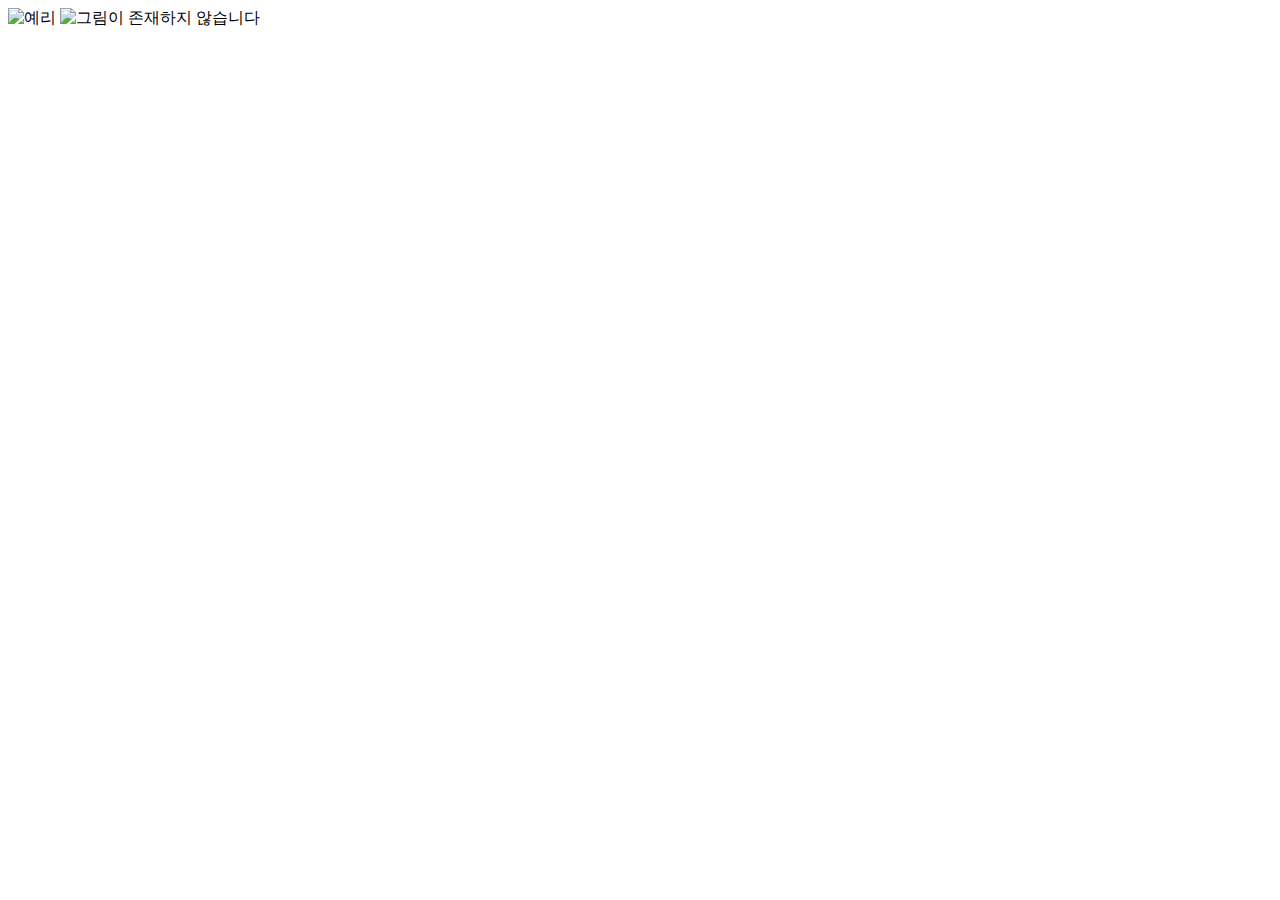
==== index.html @ abd7b280 "Add files via upload" ====
﻿<!DOCTYPE html>

<html>
<head>
    <title>HTML5 + CSS3 Text</title>
</head>
<body>
    <img src="http://dcimg8.dcinside.co.kr/viewimage.php?id=3fb8c623e9cb3db467&no=24b0d769e1d32ca73cee87fa11d02831d3049d5484b72b456f01af270de720e60e0c8f2db9ea1ba99695b283a2eecb5ec10ecabc2092baa9de5f2daa80b9173a18f7e464" alt="예리" width="300" />
    <img src="Noting" alt="그림이 존재하지 않습니다" width="300" />

</body>
</html>
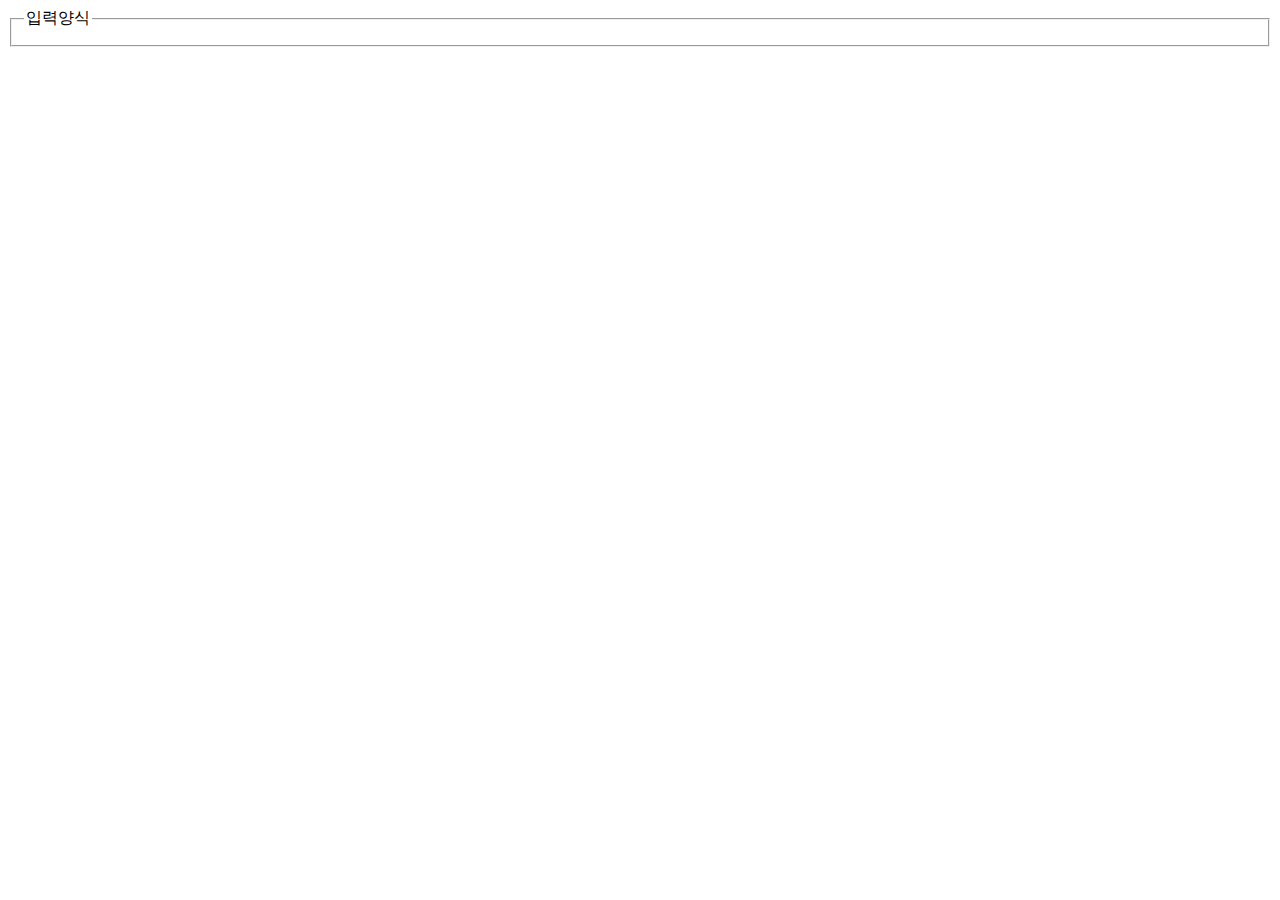
==== commit 3454988c: "Add files via upload" ====
--- a/index.html
+++ b/index.html
@@ -1,12 +1,15 @@
 ﻿<!DOCTYPE html>
 
-<html>
+<html lang="ko">
 <head>
-    <title>HTML5 + CSS3 Text</title>
+    <title>TILTE</title>
 </head>
 <body>
-    <img src="http://dcimg8.dcinside.co.kr/viewimage.php?id=3fb8c623e9cb3db467&no=24b0d769e1d32ca73cee87fa11d02831d3049d5484b72b456f01af270de720e60e0c8f2db9ea1ba99695b283a2eecb5ec10ecabc2092baa9de5f2daa80b9173a18f7e464" alt="예리" width="300" />
-    <img src="Noting" alt="그림이 존재하지 않습니다" width="300" />
-
+    <form>
+        <fieldset>
+            <legend>입력양식</legend>
+            <table></table>
+        </fieldset>
+    </form>
 </body>
 </html>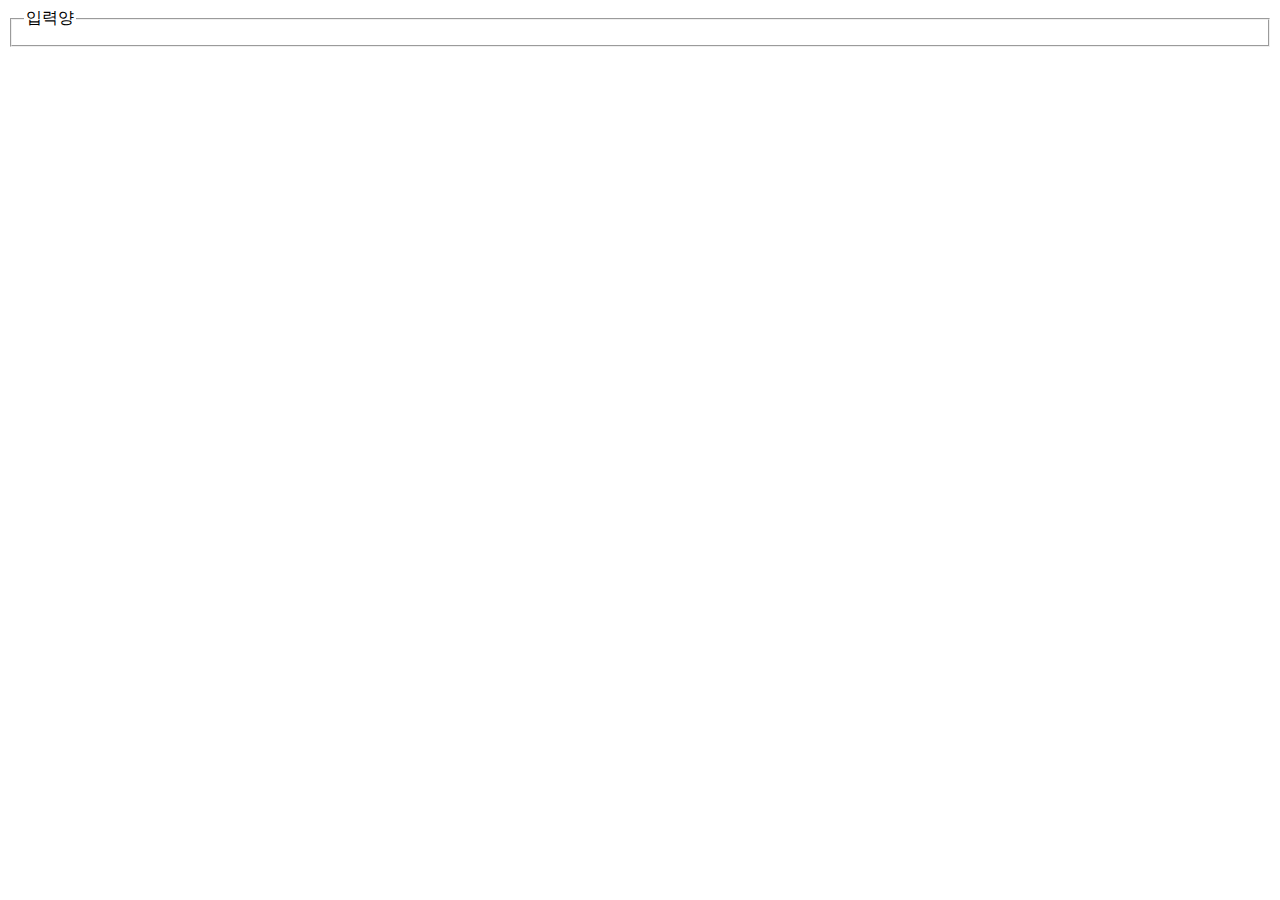
==== commit 8e902a28: "Add files via upload" ====
--- a/index.html
+++ b/index.html
@@ -7,7 +7,7 @@
 <body>
     <form>
         <fieldset>
-            <legend>입력양식</legend>
+            <legend>입력양</legend>
             <table></table>
         </fieldset>
     </form>
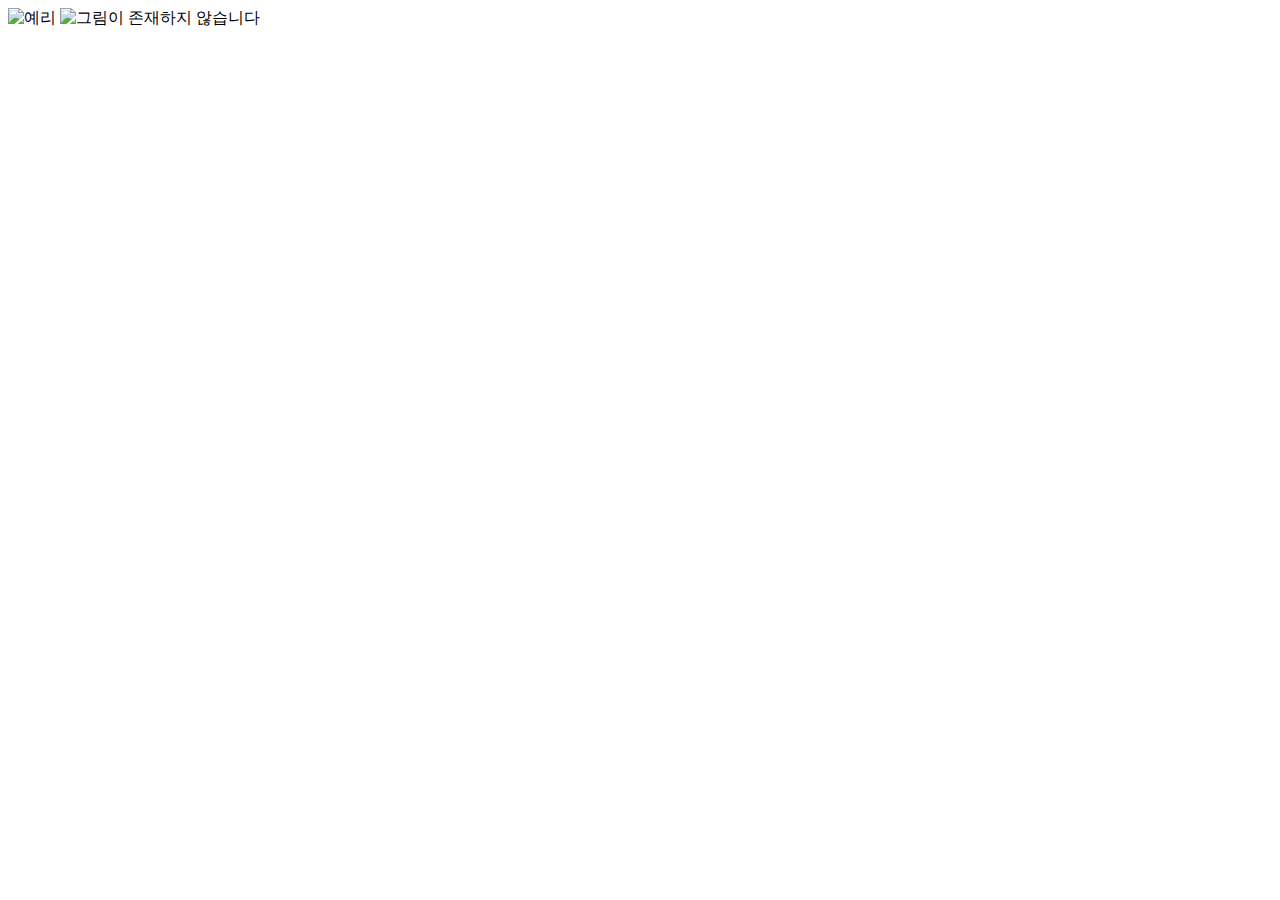
==== commit 218b7be5: "Add files via upload" ====
--- a/index.html
+++ b/index.html
@@ -1,15 +1,12 @@
 ﻿<!DOCTYPE html>
 
-<html lang="ko">
+<html>
 <head>
-    <title>TILTE</title>
+    <title>HTML5 + CSS3 Text</title>
 </head>
 <body>
-    <form>
-        <fieldset>
-            <legend>입력양</legend>
-            <table></table>
-        </fieldset>
-    </form>
+    <img src="http://dcimg8.dcinside.co.kr/viewimage.php?id=3fb8c623e9cb3db467&no=24b0d769e1d32ca73cee87fa11d02831d3049d5484b72b456f01af270de720e60e0c8f2db9ea1ba99695b283a2eecb5ec10ecabc2092baa9de5f2daa80b9173a18f7e464" alt="예리" width="300" />
+    <img src="Noting" alt="그림이 존재하지 않습니다" width="300" />
+
 </body>
 </html>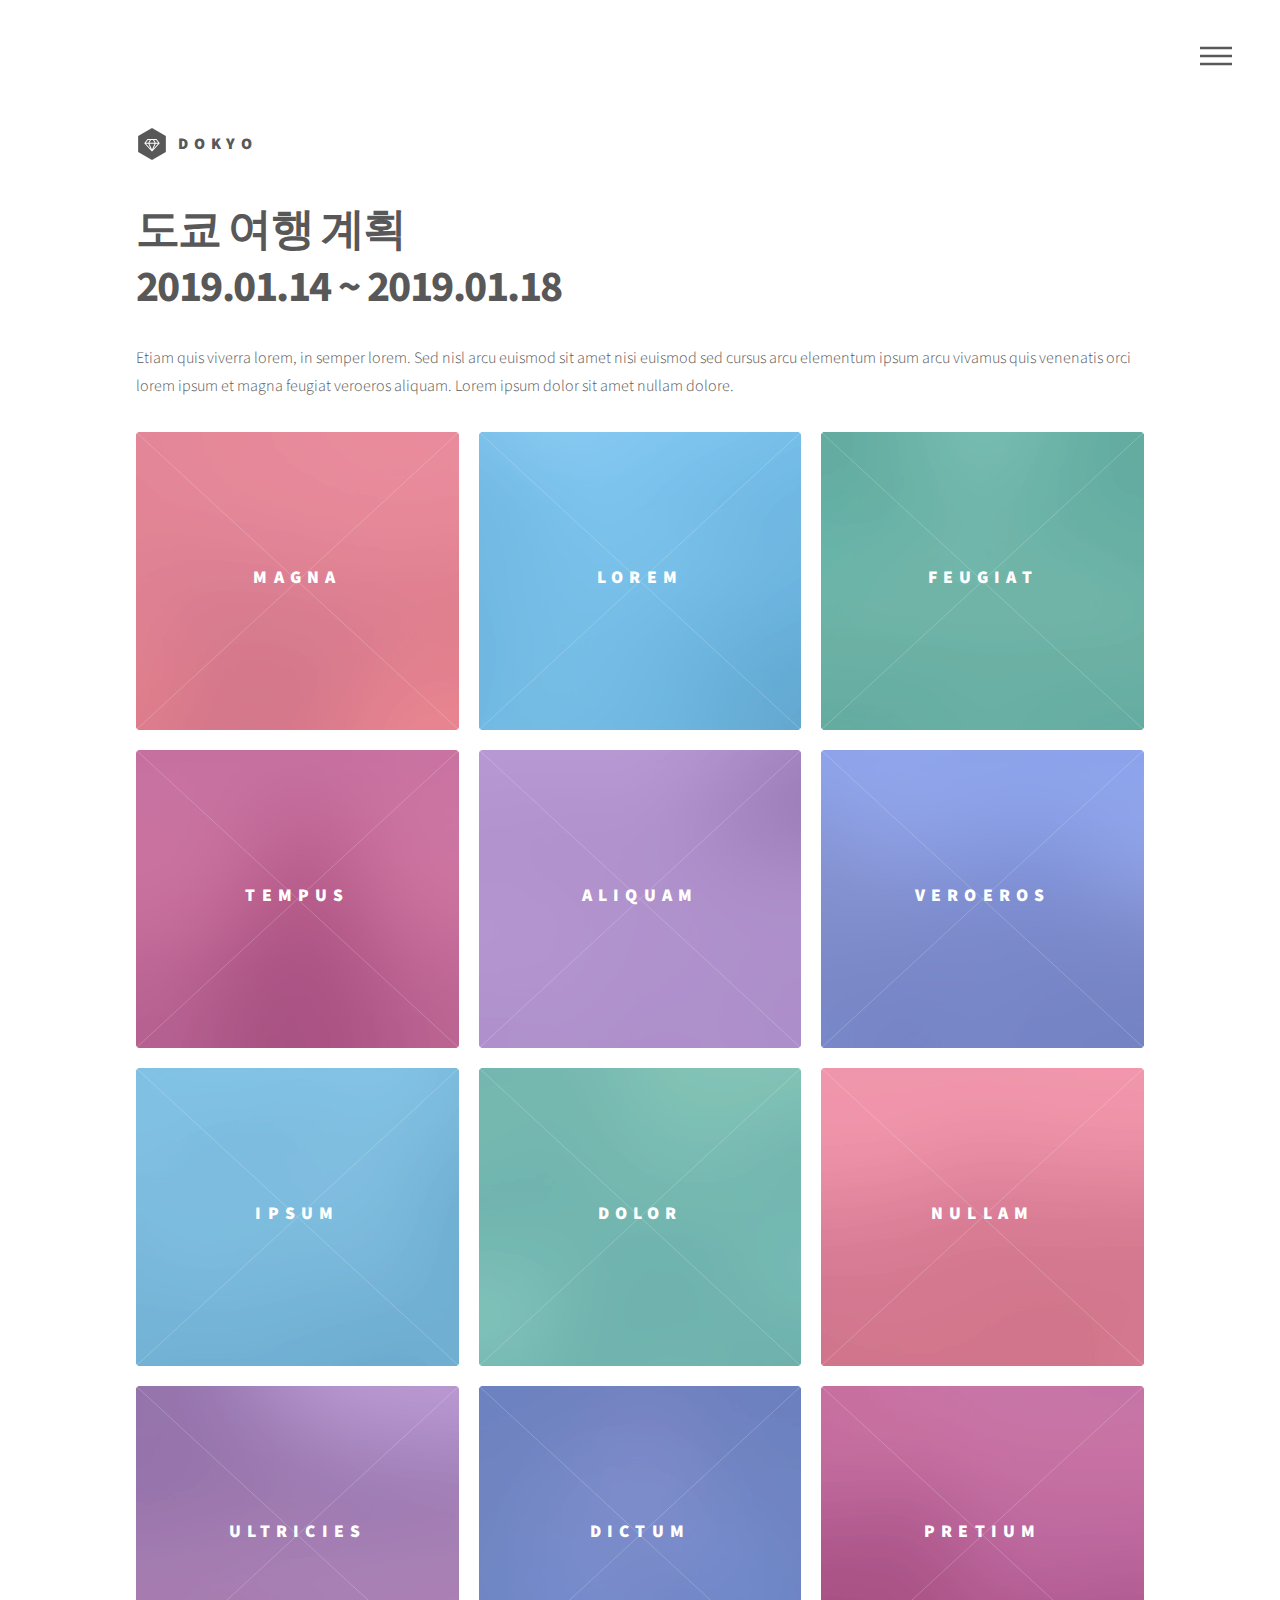
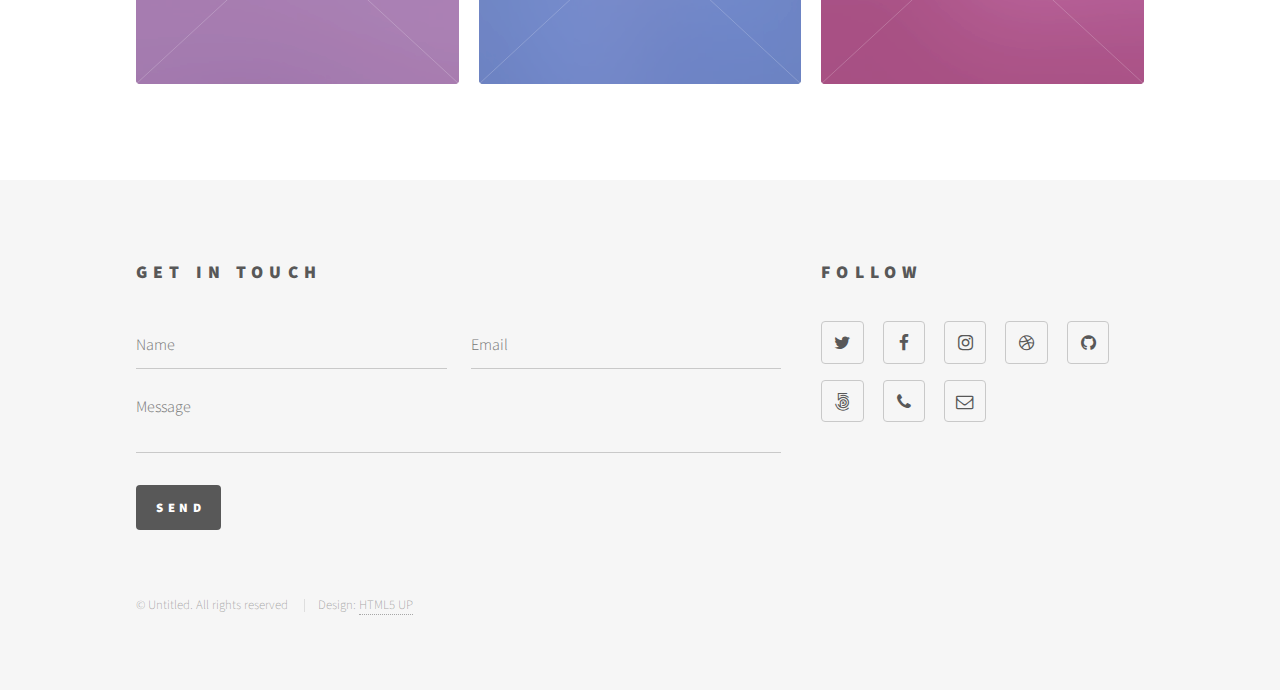
==== commit 60b6c6e5: "Add files via upload" ====
--- a/index.html
+++ b/index.html
@@ -1,12 +1,250 @@
-﻿<!DOCTYPE html>
-
+﻿
+<!DOCTYPE HTML>
+<!--
+    Phantom by HTML5 UP
+    html5up.net | @ajlkn
+    Free for personal and commercial use under the CCA 3.0 license (html5up.net/license)
+-->
 <html>
 <head>
-    <title>HTML5 + CSS3 Text</title>
+    <title>Phantom by HTML5 UP</title>
+    <meta charset="utf-8" />
+    <meta name="viewport" content="width=device-width, initial-scale=1, user-scalable=no" />
+    <link rel="stylesheet" href="assets/css/main.css" />
+    <noscript><link rel="stylesheet" href="assets/css/noscript.css" /></noscript>
 </head>
-<body>
-    <img src="http://dcimg8.dcinside.co.kr/viewimage.php?id=3fb8c623e9cb3db467&no=24b0d769e1d32ca73cee87fa11d02831d3049d5484b72b456f01af270de720e60e0c8f2db9ea1ba99695b283a2eecb5ec10ecabc2092baa9de5f2daa80b9173a18f7e464" alt="예리" width="300" />
-    <img src="Noting" alt="그림이 존재하지 않습니다" width="300" />
+<body class="is-preload">
+    <!-- Wrapper -->
+    <div id="wrapper">
+
+        <!-- Header -->
+        <header id="header">
+            <div class="inner">
+
+                <!-- Logo -->
+                <a href="index.html" class="logo">
+                    <span class="symbol"><img src="images/logo.svg" alt="" /></span><span class="title">DOKYO</span>
+                </a>
+
+                <!-- Nav -->
+                <nav>
+                    <ul>
+                        <li><a href="#menu">Menu</a></li>
+                    </ul>
+                </nav>
+
+            </div>
+        </header>
+
+        <!-- Menu -->
+        <nav id="menu">
+            <h2>Menu</h2>
+            <ul>
+                <li><a href="index.html">Home</a></li>
+                <li><a href="generic.html">Ipsum veroeros</a></li>
+                <li><a href="generic.html">Tempus etiam</a></li>
+                <li><a href="generic.html">Consequat dolor</a></li>
+                <li><a href="elements.html">Elements</a></li>
+            </ul>
+        </nav>
+
+        <!-- Main -->
+        <div id="main">
+            <div class="inner">
+                <header>
+                    <h1>
+                        도쿄 여행 계획<br />
+                        2019.01.14 ~ 2019.01.18
+                    </h1>
+                    <p>Etiam quis viverra lorem, in semper lorem. Sed nisl arcu euismod sit amet nisi euismod sed cursus arcu elementum ipsum arcu vivamus quis venenatis orci lorem ipsum et magna feugiat veroeros aliquam. Lorem ipsum dolor sit amet nullam dolore.</p>
+                </header>
+                <section class="tiles">
+                    <article class="style1">
+                        <span class="image">
+                            <img src="images/pic01.jpg" alt="" />
+                        </span>
+                        <a href="generic.html">
+                            <h2>Magna</h2>
+                            <div class="content">
+                                <p>Sed nisl arcu euismod sit amet nisi lorem etiam dolor veroeros et feugiat.</p>
+                            </div>
+                        </a>
+                    </article>
+                    <article class="style2">
+                        <span class="image">
+                            <img src="images/pic02.jpg" alt="" />
+                        </span>
+                        <a href="generic.html">
+                            <h2>Lorem</h2>
+                            <div class="content">
+                                <p>Sed nisl arcu euismod sit amet nisi lorem etiam dolor veroeros et feugiat.</p>
+                            </div>
+                        </a>
+                    </article>
+                    <article class="style3">
+                        <span class="image">
+                            <img src="images/pic03.jpg" alt="" />
+                        </span>
+                        <a href="generic.html">
+                            <h2>Feugiat</h2>
+                            <div class="content">
+                                <p>Sed nisl arcu euismod sit amet nisi lorem etiam dolor veroeros et feugiat.</p>
+                            </div>
+                        </a>
+                    </article>
+                    <article class="style4">
+                        <span class="image">
+                            <img src="images/pic04.jpg" alt="" />
+                        </span>
+                        <a href="generic.html">
+                            <h2>Tempus</h2>
+                            <div class="content">
+                                <p>Sed nisl arcu euismod sit amet nisi lorem etiam dolor veroeros et feugiat.</p>
+                            </div>
+                        </a>
+                    </article>
+                    <article class="style5">
+                        <span class="image">
+                            <img src="images/pic05.jpg" alt="" />
+                        </span>
+                        <a href="generic.html">
+                            <h2>Aliquam</h2>
+                            <div class="content">
+                                <p>Sed nisl arcu euismod sit amet nisi lorem etiam dolor veroeros et feugiat.</p>
+                            </div>
+                        </a>
+                    </article>
+                    <article class="style6">
+                        <span class="image">
+                            <img src="images/pic06.jpg" alt="" />
+                        </span>
+                        <a href="generic.html">
+                            <h2>Veroeros</h2>
+                            <div class="content">
+                                <p>Sed nisl arcu euismod sit amet nisi lorem etiam dolor veroeros et feugiat.</p>
+                            </div>
+                        </a>
+                    </article>
+                    <article class="style2">
+                        <span class="image">
+                            <img src="images/pic07.jpg" alt="" />
+                        </span>
+                        <a href="generic.html">
+                            <h2>Ipsum</h2>
+                            <div class="content">
+                                <p>Sed nisl arcu euismod sit amet nisi lorem etiam dolor veroeros et feugiat.</p>
+                            </div>
+                        </a>
+                    </article>
+                    <article class="style3">
+                        <span class="image">
+                            <img src="images/pic08.jpg" alt="" />
+                        </span>
+                        <a href="generic.html">
+                            <h2>Dolor</h2>
+                            <div class="content">
+                                <p>Sed nisl arcu euismod sit amet nisi lorem etiam dolor veroeros et feugiat.</p>
+                            </div>
+                        </a>
+                    </article>
+                    <article class="style1">
+                        <span class="image">
+                            <img src="images/pic09.jpg" alt="" />
+                        </span>
+                        <a href="generic.html">
+                            <h2>Nullam</h2>
+                            <div class="content">
+                                <p>Sed nisl arcu euismod sit amet nisi lorem etiam dolor veroeros et feugiat.</p>
+                            </div>
+                        </a>
+                    </article>
+                    <article class="style5">
+                        <span class="image">
+                            <img src="images/pic10.jpg" alt="" />
+                        </span>
+                        <a href="generic.html">
+                            <h2>Ultricies</h2>
+                            <div class="content">
+                                <p>Sed nisl arcu euismod sit amet nisi lorem etiam dolor veroeros et feugiat.</p>
+                            </div>
+                        </a>
+                    </article>
+                    <article class="style6">
+                        <span class="image">
+                            <img src="images/pic11.jpg" alt="" />
+                        </span>
+                        <a href="generic.html">
+                            <h2>Dictum</h2>
+                            <div class="content">
+                                <p>Sed nisl arcu euismod sit amet nisi lorem etiam dolor veroeros et feugiat.</p>
+                            </div>
+                        </a>
+                    </article>
+                    <article class="style4">
+                        <span class="image">
+                            <img src="images/pic12.jpg" alt="" />
+                        </span>
+                        <a href="generic.html">
+                            <h2>Pretium</h2>
+                            <div class="content">
+                                <p>Sed nisl arcu euismod sit amet nisi lorem etiam dolor veroeros et feugiat.</p>
+                            </div>
+                        </a>
+                    </article>
+                </section>
+            </div>
+        </div>
+
+        <!-- Footer -->
+        <footer id="footer">
+            <div class="inner">
+                <section>
+                    <h2>Get in touch</h2>
+                    <form method="post" action="#">
+                        <div class="fields">
+                            <div class="field half">
+                                <input type="text" name="name" id="name" placeholder="Name" />
+                            </div>
+                            <div class="field half">
+                                <input type="email" name="email" id="email" placeholder="Email" />
+                            </div>
+                            <div class="field">
+                                <textarea name="message" id="message" placeholder="Message"></textarea>
+                            </div>
+                        </div>
+                        <ul class="actions">
+                            <li><input type="submit" value="Send" class="primary" /></li>
+                        </ul>
+                    </form>
+                </section>
+                <section>
+                    <h2>Follow</h2>
+                    <ul class="icons">
+                        <li><a href="#" class="icon style2 fa-twitter"><span class="label">Twitter</span></a></li>
+                        <li><a href="#" class="icon style2 fa-facebook"><span class="label">Facebook</span></a></li>
+                        <li><a href="#" class="icon style2 fa-instagram"><span class="label">Instagram</span></a></li>
+                        <li><a href="#" class="icon style2 fa-dribbble"><span class="label">Dribbble</span></a></li>
+                        <li><a href="#" class="icon style2 fa-github"><span class="label">GitHub</span></a></li>
+                        <li><a href="#" class="icon style2 fa-500px"><span class="label">500px</span></a></li>
+                        <li><a href="#" class="icon style2 fa-phone"><span class="label">Phone</span></a></li>
+                        <li><a href="#" class="icon style2 fa-envelope-o"><span class="label">Email</span></a></li>
+                    </ul>
+                </section>
+                <ul class="copyright">
+                    <li>&copy; Untitled. All rights reserved</li>
+                    <li>Design: <a href="http://html5up.net">HTML5 UP</a></li>
+                </ul>
+            </div>
+        </footer>
+
+    </div>
+
+    <!-- Scripts -->
+    <script src="assets/js/jquery.min.js"></script>
+    <script src="assets/js/browser.min.js"></script>
+    <script src="assets/js/breakpoints.min.js"></script>
+    <script src="assets/js/util.js"></script>
+    <script src="assets/js/main.js"></script>
 
 </body>
 </html>--- a/assets/css/main.css
+++ b/assets/css/main.css
@@ -0,0 +1,3308 @@
+@import url(font-awesome.min.css);
+@import url("https://fonts.googleapis.com/css?family=Source+Sans+Pro:300,700,900");
+
+/*
+	Phantom by HTML5 UP
+	html5up.net | @ajlkn
+	Free for personal and commercial use under the CCA 3.0 license (html5up.net/license)
+*/
+
+html, body, div, span, applet, object,
+iframe, h1, h2, h3, h4, h5, h6, p, blockquote,
+pre, a, abbr, acronym, address, big, cite,
+code, del, dfn, em, img, ins, kbd, q, s, samp,
+small, strike, strong, sub, sup, tt, var, b,
+u, i, center, dl, dt, dd, ol, ul, li, fieldset,
+form, label, legend, table, caption, tbody,
+tfoot, thead, tr, th, td, article, aside,
+canvas, details, embed, figure, figcaption,
+footer, header, hgroup, menu, nav, output, ruby,
+section, summary, time, mark, audio, video {
+	margin: 0;
+	padding: 0;
+	border: 0;
+	font-size: 100%;
+	font: inherit;
+	vertical-align: baseline;}
+
+article, aside, details, figcaption, figure,
+footer, header, hgroup, menu, nav, section {
+	display: block;}
+
+body {
+	line-height: 1;
+}
+
+ol, ul {
+	list-style: none;
+}
+
+blockquote, q {
+	quotes: none;
+}
+
+	blockquote:before, blockquote:after, q:before, q:after {
+		content: '';
+		content: none;
+	}
+
+table {
+	border-collapse: collapse;
+	border-spacing: 0;
+}
+
+body {
+	-webkit-text-size-adjust: none;
+}
+
+mark {
+	background-color: transparent;
+	color: inherit;
+}
+
+input::-moz-focus-inner {
+	border: 0;
+	padding: 0;
+}
+
+input, select, textarea {
+	-moz-appearance: none;
+	-webkit-appearance: none;
+	-ms-appearance: none;
+	appearance: none;
+}
+
+/* Basic */
+
+	@-ms-viewport {
+		width: device-width;
+	}
+
+	body {
+		-ms-overflow-style: scrollbar;
+	}
+
+	@media screen and (max-width: 480px) {
+
+		html, body {
+			min-width: 320px;
+		}
+
+	}
+
+	html {
+		box-sizing: border-box;
+	}
+
+	*, *:before, *:after {
+		box-sizing: inherit;
+	}
+
+	body {
+		background: #ffffff;
+	}
+
+		body.is-preload *, body.is-preload *:before, body.is-preload *:after {
+			-moz-animation: none !important;
+			-webkit-animation: none !important;
+			-ms-animation: none !important;
+			animation: none !important;
+			-moz-transition: none !important;
+			-webkit-transition: none !important;
+			-ms-transition: none !important;
+			transition: none !important;
+		}
+
+/* Type */
+
+	body, input, select, textarea {
+		color: #585858;
+		font-family: "Source Sans Pro", Helvetica, sans-serif;
+		font-size: 16pt;
+		font-weight: 300;
+		line-height: 1.75;
+	}
+
+		@media screen and (max-width: 1680px) {
+
+			body, input, select, textarea {
+				font-size: 14pt;
+			}
+
+		}
+
+		@media screen and (max-width: 1280px) {
+
+			body, input, select, textarea {
+				font-size: 12pt;
+			}
+
+		}
+
+	a {
+		-moz-transition: border-bottom-color 0.2s ease, color 0.2s ease;
+		-webkit-transition: border-bottom-color 0.2s ease, color 0.2s ease;
+		-ms-transition: border-bottom-color 0.2s ease, color 0.2s ease;
+		transition: border-bottom-color 0.2s ease, color 0.2s ease;
+		text-decoration: none;
+		color: #585858;
+		border-bottom: dotted 1px rgba(88, 88, 88, 0.5);
+	}
+
+		a:hover {
+			border-bottom-color: transparent;
+			color: #f2849e !important;
+		}
+
+	strong, b {
+		font-weight: 900;
+	}
+
+	em, i {
+		font-style: italic;
+	}
+
+	p {
+		margin: 0 0 2em 0;
+	}
+
+	h1 {
+		font-size: 2.75em;
+		font-weight: 700;
+		line-height: 1.3;
+		margin: 0 0 1em 0;
+		letter-spacing: -0.035em;
+	}
+
+		h1 a {
+			color: inherit;
+		}
+
+		@media screen and (max-width: 736px) {
+
+			h1 {
+				font-size: 2em;
+				margin: 0 0 1em 0;
+			}
+
+		}
+
+		@media screen and (max-width: 360px) {
+
+			h1 {
+				font-size: 1.75em;
+			}
+
+		}
+
+	h2, h3, h4, h5, h6 {
+		font-weight: 900;
+		line-height: 1.5;
+		margin: 0 0 2em 0;
+		text-transform: uppercase;
+		letter-spacing: 0.35em;
+	}
+
+		h2 a, h3 a, h4 a, h5 a, h6 a {
+			color: inherit;
+		}
+
+	h2 {
+		font-size: 1.1em;
+	}
+
+	h3 {
+		font-size: 1em;
+	}
+
+	h4 {
+		font-size: 0.8em;
+	}
+
+	h5 {
+		font-size: 0.8em;
+	}
+
+	h6 {
+		font-size: 0.8em;
+	}
+
+	@media screen and (max-width: 980px) {
+
+		h1 br, h2 br, h3 br, h4 br, h5 br, h6 br {
+			display: none;
+		}
+
+	}
+
+	@media screen and (max-width: 736px) {
+
+		h2 {
+			font-size: 1em;
+		}
+
+		h3 {
+			font-size: 0.8em;
+		}
+
+	}
+
+	sub {
+		font-size: 0.8em;
+		position: relative;
+		top: 0.5em;
+	}
+
+	sup {
+		font-size: 0.8em;
+		position: relative;
+		top: -0.5em;
+	}
+
+	blockquote {
+		border-left: solid 4px #c9c9c9;
+		font-style: italic;
+		margin: 0 0 2em 0;
+		padding: 0.5em 0 0.5em 2em;
+	}
+
+	code {
+		background: rgba(144, 144, 144, 0.075);
+		border-radius: 4px;
+		border: solid 1px #c9c9c9;
+		font-family: "Courier New", monospace;
+		font-size: 0.9em;
+		margin: 0 0.25em;
+		padding: 0.25em 0.65em;
+	}
+
+	pre {
+		-webkit-overflow-scrolling: touch;
+		font-family: "Courier New", monospace;
+		font-size: 0.9em;
+		margin: 0 0 2em 0;
+	}
+
+		pre code {
+			display: block;
+			line-height: 1.75;
+			padding: 1em 1.5em;
+			overflow-x: auto;
+		}
+
+	hr {
+		border: 0;
+		border-bottom: solid 1px #c9c9c9;
+		margin: 2em 0;
+	}
+
+		hr.major {
+			margin: 3em 0;
+		}
+
+	.align-left {
+		text-align: left;
+	}
+
+	.align-center {
+		text-align: center;
+	}
+
+	.align-right {
+		text-align: right;
+	}
+
+/* Row */
+
+	.row {
+		display: flex;
+		flex-wrap: wrap;
+		box-sizing: border-box;
+		align-items: stretch;
+	}
+
+		.row > * {
+			box-sizing: border-box;
+		}
+
+		.row.gtr-uniform > * > :last-child {
+			margin-bottom: 0;
+		}
+
+		.row.aln-left {
+			justify-content: flex-start;
+		}
+
+		.row.aln-center {
+			justify-content: center;
+		}
+
+		.row.aln-right {
+			justify-content: flex-end;
+		}
+
+		.row.aln-top {
+			align-items: flex-start;
+		}
+
+		.row.aln-middle {
+			align-items: center;
+		}
+
+		.row.aln-bottom {
+			align-items: flex-end;
+		}
+
+		.row > .imp {
+			order: -1;
+		}
+
+		.row > .col-1 {
+			width: 8.3333333333%;
+		}
+
+		.row > .off-1 {
+			margin-left: 8.3333333333%;
+		}
+
+		.row > .col-2 {
+			width: 16.6666666667%;
+		}
+
+		.row > .off-2 {
+			margin-left: 16.6666666667%;
+		}
+
+		.row > .col-3 {
+			width: 25%;
+		}
+
+		.row > .off-3 {
+			margin-left: 25%;
+		}
+
+		.row > .col-4 {
+			width: 33.3333333333%;
+		}
+
+		.row > .off-4 {
+			margin-left: 33.3333333333%;
+		}
+
+		.row > .col-5 {
+			width: 41.6666666667%;
+		}
+
+		.row > .off-5 {
+			margin-left: 41.6666666667%;
+		}
+
+		.row > .col-6 {
+			width: 50%;
+		}
+
+		.row > .off-6 {
+			margin-left: 50%;
+		}
+
+		.row > .col-7 {
+			width: 58.3333333333%;
+		}
+
+		.row > .off-7 {
+			margin-left: 58.3333333333%;
+		}
+
+		.row > .col-8 {
+			width: 66.6666666667%;
+		}
+
+		.row > .off-8 {
+			margin-left: 66.6666666667%;
+		}
+
+		.row > .col-9 {
+			width: 75%;
+		}
+
+		.row > .off-9 {
+			margin-left: 75%;
+		}
+
+		.row > .col-10 {
+			width: 83.3333333333%;
+		}
+
+		.row > .off-10 {
+			margin-left: 83.3333333333%;
+		}
+
+		.row > .col-11 {
+			width: 91.6666666667%;
+		}
+
+		.row > .off-11 {
+			margin-left: 91.6666666667%;
+		}
+
+		.row > .col-12 {
+			width: 100%;
+		}
+
+		.row > .off-12 {
+			margin-left: 100%;
+		}
+
+		.row.gtr-0 {
+			margin-top: 0;
+			margin-left: 0em;
+		}
+
+			.row.gtr-0 > * {
+				padding: 0 0 0 0em;
+			}
+
+			.row.gtr-0.gtr-uniform {
+				margin-top: 0em;
+			}
+
+				.row.gtr-0.gtr-uniform > * {
+					padding-top: 0em;
+				}
+
+		.row.gtr-25 {
+			margin-top: 0;
+			margin-left: -0.5em;
+		}
+
+			.row.gtr-25 > * {
+				padding: 0 0 0 0.5em;
+			}
+
+			.row.gtr-25.gtr-uniform {
+				margin-top: -0.5em;
+			}
+
+				.row.gtr-25.gtr-uniform > * {
+					padding-top: 0.5em;
+				}
+
+		.row.gtr-50 {
+			margin-top: 0;
+			margin-left: -1em;
+		}
+
+			.row.gtr-50 > * {
+				padding: 0 0 0 1em;
+			}
+
+			.row.gtr-50.gtr-uniform {
+				margin-top: -1em;
+			}
+
+				.row.gtr-50.gtr-uniform > * {
+					padding-top: 1em;
+				}
+
+		.row {
+			margin-top: 0;
+			margin-left: -2em;
+		}
+
+			.row > * {
+				padding: 0 0 0 2em;
+			}
+
+			.row.gtr-uniform {
+				margin-top: -2em;
+			}
+
+				.row.gtr-uniform > * {
+					padding-top: 2em;
+				}
+
+		.row.gtr-150 {
+			margin-top: 0;
+			margin-left: -3em;
+		}
+
+			.row.gtr-150 > * {
+				padding: 0 0 0 3em;
+			}
+
+			.row.gtr-150.gtr-uniform {
+				margin-top: -3em;
+			}
+
+				.row.gtr-150.gtr-uniform > * {
+					padding-top: 3em;
+				}
+
+		.row.gtr-200 {
+			margin-top: 0;
+			margin-left: -4em;
+		}
+
+			.row.gtr-200 > * {
+				padding: 0 0 0 4em;
+			}
+
+			.row.gtr-200.gtr-uniform {
+				margin-top: -4em;
+			}
+
+				.row.gtr-200.gtr-uniform > * {
+					padding-top: 4em;
+				}
+
+		@media screen and (max-width: 1680px) {
+
+			.row {
+				display: flex;
+				flex-wrap: wrap;
+				box-sizing: border-box;
+				align-items: stretch;
+			}
+
+				.row > * {
+					box-sizing: border-box;
+				}
+
+				.row.gtr-uniform > * > :last-child {
+					margin-bottom: 0;
+				}
+
+				.row.aln-left {
+					justify-content: flex-start;
+				}
+
+				.row.aln-center {
+					justify-content: center;
+				}
+
+				.row.aln-right {
+					justify-content: flex-end;
+				}
+
+				.row.aln-top {
+					align-items: flex-start;
+				}
+
+				.row.aln-middle {
+					align-items: center;
+				}
+
+				.row.aln-bottom {
+					align-items: flex-end;
+				}
+
+				.row > .imp-xlarge {
+					order: -1;
+				}
+
+				.row > .col-1-xlarge {
+					width: 8.3333333333%;
+				}
+
+				.row > .off-1-xlarge {
+					margin-left: 8.3333333333%;
+				}
+
+				.row > .col-2-xlarge {
+					width: 16.6666666667%;
+				}
+
+				.row > .off-2-xlarge {
+					margin-left: 16.6666666667%;
+				}
+
+				.row > .col-3-xlarge {
+					width: 25%;
+				}
+
+				.row > .off-3-xlarge {
+					margin-left: 25%;
+				}
+
+				.row > .col-4-xlarge {
+					width: 33.3333333333%;
+				}
+
+				.row > .off-4-xlarge {
+					margin-left: 33.3333333333%;
+				}
+
+				.row > .col-5-xlarge {
+					width: 41.6666666667%;
+				}
+
+				.row > .off-5-xlarge {
+					margin-left: 41.6666666667%;
+				}
+
+				.row > .col-6-xlarge {
+					width: 50%;
+				}
+
+				.row > .off-6-xlarge {
+					margin-left: 50%;
+				}
+
+				.row > .col-7-xlarge {
+					width: 58.3333333333%;
+				}
+
+				.row > .off-7-xlarge {
+					margin-left: 58.3333333333%;
+				}
+
+				.row > .col-8-xlarge {
+					width: 66.6666666667%;
+				}
+
+				.row > .off-8-xlarge {
+					margin-left: 66.6666666667%;
+				}
+
+				.row > .col-9-xlarge {
+					width: 75%;
+				}
+
+				.row > .off-9-xlarge {
+					margin-left: 75%;
+				}
+
+				.row > .col-10-xlarge {
+					width: 83.3333333333%;
+				}
+
+				.row > .off-10-xlarge {
+					margin-left: 83.3333333333%;
+				}
+
+				.row > .col-11-xlarge {
+					width: 91.6666666667%;
+				}
+
+				.row > .off-11-xlarge {
+					margin-left: 91.6666666667%;
+				}
+
+				.row > .col-12-xlarge {
+					width: 100%;
+				}
+
+				.row > .off-12-xlarge {
+					margin-left: 100%;
+				}
+
+				.row.gtr-0 {
+					margin-top: 0;
+					margin-left: 0em;
+				}
+
+					.row.gtr-0 > * {
+						padding: 0 0 0 0em;
+					}
+
+					.row.gtr-0.gtr-uniform {
+						margin-top: 0em;
+					}
+
+						.row.gtr-0.gtr-uniform > * {
+							padding-top: 0em;
+						}
+
+				.row.gtr-25 {
+					margin-top: 0;
+					margin-left: -0.5em;
+				}
+
+					.row.gtr-25 > * {
+						padding: 0 0 0 0.5em;
+					}
+
+					.row.gtr-25.gtr-uniform {
+						margin-top: -0.5em;
+					}
+
+						.row.gtr-25.gtr-uniform > * {
+							padding-top: 0.5em;
+						}
+
+				.row.gtr-50 {
+					margin-top: 0;
+					margin-left: -1em;
+				}
+
+					.row.gtr-50 > * {
+						padding: 0 0 0 1em;
+					}
+
+					.row.gtr-50.gtr-uniform {
+						margin-top: -1em;
+					}
+
+						.row.gtr-50.gtr-uniform > * {
+							padding-top: 1em;
+						}
+
+				.row {
+					margin-top: 0;
+					margin-left: -2em;
+				}
+
+					.row > * {
+						padding: 0 0 0 2em;
+					}
+
+					.row.gtr-uniform {
+						margin-top: -2em;
+					}
+
+						.row.gtr-uniform > * {
+							padding-top: 2em;
+						}
+
+				.row.gtr-150 {
+					margin-top: 0;
+					margin-left: -3em;
+				}
+
+					.row.gtr-150 > * {
+						padding: 0 0 0 3em;
+					}
+
+					.row.gtr-150.gtr-uniform {
+						margin-top: -3em;
+					}
+
+						.row.gtr-150.gtr-uniform > * {
+							padding-top: 3em;
+						}
+
+				.row.gtr-200 {
+					margin-top: 0;
+					margin-left: -4em;
+				}
+
+					.row.gtr-200 > * {
+						padding: 0 0 0 4em;
+					}
+
+					.row.gtr-200.gtr-uniform {
+						margin-top: -4em;
+					}
+
+						.row.gtr-200.gtr-uniform > * {
+							padding-top: 4em;
+						}
+
+		}
+
+		@media screen and (max-width: 1280px) {
+
+			.row {
+				display: flex;
+				flex-wrap: wrap;
+				box-sizing: border-box;
+				align-items: stretch;
+			}
+
+				.row > * {
+					box-sizing: border-box;
+				}
+
+				.row.gtr-uniform > * > :last-child {
+					margin-bottom: 0;
+				}
+
+				.row.aln-left {
+					justify-content: flex-start;
+				}
+
+				.row.aln-center {
+					justify-content: center;
+				}
+
+				.row.aln-right {
+					justify-content: flex-end;
+				}
+
+				.row.aln-top {
+					align-items: flex-start;
+				}
+
+				.row.aln-middle {
+					align-items: center;
+				}
+
+				.row.aln-bottom {
+					align-items: flex-end;
+				}
+
+				.row > .imp-large {
+					order: -1;
+				}
+
+				.row > .col-1-large {
+					width: 8.3333333333%;
+				}
+
+				.row > .off-1-large {
+					margin-left: 8.3333333333%;
+				}
+
+				.row > .col-2-large {
+					width: 16.6666666667%;
+				}
+
+				.row > .off-2-large {
+					margin-left: 16.6666666667%;
+				}
+
+				.row > .col-3-large {
+					width: 25%;
+				}
+
+				.row > .off-3-large {
+					margin-left: 25%;
+				}
+
+				.row > .col-4-large {
+					width: 33.3333333333%;
+				}
+
+				.row > .off-4-large {
+					margin-left: 33.3333333333%;
+				}
+
+				.row > .col-5-large {
+					width: 41.6666666667%;
+				}
+
+				.row > .off-5-large {
+					margin-left: 41.6666666667%;
+				}
+
+				.row > .col-6-large {
+					width: 50%;
+				}
+
+				.row > .off-6-large {
+					margin-left: 50%;
+				}
+
+				.row > .col-7-large {
+					width: 58.3333333333%;
+				}
+
+				.row > .off-7-large {
+					margin-left: 58.3333333333%;
+				}
+
+				.row > .col-8-large {
+					width: 66.6666666667%;
+				}
+
+				.row > .off-8-large {
+					margin-left: 66.6666666667%;
+				}
+
+				.row > .col-9-large {
+					width: 75%;
+				}
+
+				.row > .off-9-large {
+					margin-left: 75%;
+				}
+
+				.row > .col-10-large {
+					width: 83.3333333333%;
+				}
+
+				.row > .off-10-large {
+					margin-left: 83.3333333333%;
+				}
+
+				.row > .col-11-large {
+					width: 91.6666666667%;
+				}
+
+				.row > .off-11-large {
+					margin-left: 91.6666666667%;
+				}
+
+				.row > .col-12-large {
+					width: 100%;
+				}
+
+				.row > .off-12-large {
+					margin-left: 100%;
+				}
+
+				.row.gtr-0 {
+					margin-top: 0;
+					margin-left: 0em;
+				}
+
+					.row.gtr-0 > * {
+						padding: 0 0 0 0em;
+					}
+
+					.row.gtr-0.gtr-uniform {
+						margin-top: 0em;
+					}
+
+						.row.gtr-0.gtr-uniform > * {
+							padding-top: 0em;
+						}
+
+				.row.gtr-25 {
+					margin-top: 0;
+					margin-left: -0.5em;
+				}
+
+					.row.gtr-25 > * {
+						padding: 0 0 0 0.5em;
+					}
+
+					.row.gtr-25.gtr-uniform {
+						margin-top: -0.5em;
+					}
+
+						.row.gtr-25.gtr-uniform > * {
+							padding-top: 0.5em;
+						}
+
+				.row.gtr-50 {
+					margin-top: 0;
+					margin-left: -1em;
+				}
+
+					.row.gtr-50 > * {
+						padding: 0 0 0 1em;
+					}
+
+					.row.gtr-50.gtr-uniform {
+						margin-top: -1em;
+					}
+
+						.row.gtr-50.gtr-uniform > * {
+							padding-top: 1em;
+						}
+
+				.row {
+					margin-top: 0;
+					margin-left: -2em;
+				}
+
+					.row > * {
+						padding: 0 0 0 2em;
+					}
+
+					.row.gtr-uniform {
+						margin-top: -2em;
+					}
+
+						.row.gtr-uniform > * {
+							padding-top: 2em;
+						}
+
+				.row.gtr-150 {
+					margin-top: 0;
+					margin-left: -3em;
+				}
+
+					.row.gtr-150 > * {
+						padding: 0 0 0 3em;
+					}
+
+					.row.gtr-150.gtr-uniform {
+						margin-top: -3em;
+					}
+
+						.row.gtr-150.gtr-uniform > * {
+							padding-top: 3em;
+						}
+
+				.row.gtr-200 {
+					margin-top: 0;
+					margin-left: -4em;
+				}
+
+					.row.gtr-200 > * {
+						padding: 0 0 0 4em;
+					}
+
+					.row.gtr-200.gtr-uniform {
+						margin-top: -4em;
+					}
+
+						.row.gtr-200.gtr-uniform > * {
+							padding-top: 4em;
+						}
+
+		}
+
+		@media screen and (max-width: 980px) {
+
+			.row {
+				display: flex;
+				flex-wrap: wrap;
+				box-sizing: border-box;
+				align-items: stretch;
+			}
+
+				.row > * {
+					box-sizing: border-box;
+				}
+
+				.row.gtr-uniform > * > :last-child {
+					margin-bottom: 0;
+				}
+
+				.row.aln-left {
+					justify-content: flex-start;
+				}
+
+				.row.aln-center {
+					justify-content: center;
+				}
+
+				.row.aln-right {
+					justify-content: flex-end;
+				}
+
+				.row.aln-top {
+					align-items: flex-start;
+				}
+
+				.row.aln-middle {
+					align-items: center;
+				}
+
+				.row.aln-bottom {
+					align-items: flex-end;
+				}
+
+				.row > .imp-medium {
+					order: -1;
+				}
+
+				.row > .col-1-medium {
+					width: 8.3333333333%;
+				}
+
+				.row > .off-1-medium {
+					margin-left: 8.3333333333%;
+				}
+
+				.row > .col-2-medium {
+					width: 16.6666666667%;
+				}
+
+				.row > .off-2-medium {
+					margin-left: 16.6666666667%;
+				}
+
+				.row > .col-3-medium {
+					width: 25%;
+				}
+
+				.row > .off-3-medium {
+					margin-left: 25%;
+				}
+
+				.row > .col-4-medium {
+					width: 33.3333333333%;
+				}
+
+				.row > .off-4-medium {
+					margin-left: 33.3333333333%;
+				}
+
+				.row > .col-5-medium {
+					width: 41.6666666667%;
+				}
+
+				.row > .off-5-medium {
+					margin-left: 41.6666666667%;
+				}
+
+				.row > .col-6-medium {
+					width: 50%;
+				}
+
+				.row > .off-6-medium {
+					margin-left: 50%;
+				}
+
+				.row > .col-7-medium {
+					width: 58.3333333333%;
+				}
+
+				.row > .off-7-medium {
+					margin-left: 58.3333333333%;
+				}
+
+				.row > .col-8-medium {
+					width: 66.6666666667%;
+				}
+
+				.row > .off-8-medium {
+					margin-left: 66.6666666667%;
+				}
+
+				.row > .col-9-medium {
+					width: 75%;
+				}
+
+				.row > .off-9-medium {
+					margin-left: 75%;
+				}
+
+				.row > .col-10-medium {
+					width: 83.3333333333%;
+				}
+
+				.row > .off-10-medium {
+					margin-left: 83.3333333333%;
+				}
+
+				.row > .col-11-medium {
+					width: 91.6666666667%;
+				}
+
+				.row > .off-11-medium {
+					margin-left: 91.6666666667%;
+				}
+
+				.row > .col-12-medium {
+					width: 100%;
+				}
+
+				.row > .off-12-medium {
+					margin-left: 100%;
+				}
+
+				.row.gtr-0 {
+					margin-top: 0;
+					margin-left: 0em;
+				}
+
+					.row.gtr-0 > * {
+						padding: 0 0 0 0em;
+					}
+
+					.row.gtr-0.gtr-uniform {
+						margin-top: 0em;
+					}
+
+						.row.gtr-0.gtr-uniform > * {
+							padding-top: 0em;
+						}
+
+				.row.gtr-25 {
+					margin-top: 0;
+					margin-left: -0.375em;
+				}
+
+					.row.gtr-25 > * {
+						padding: 0 0 0 0.375em;
+					}
+
+					.row.gtr-25.gtr-uniform {
+						margin-top: -0.375em;
+					}
+
+						.row.gtr-25.gtr-uniform > * {
+							padding-top: 0.375em;
+						}
+
+				.row.gtr-50 {
+					margin-top: 0;
+					margin-left: -0.75em;
+				}
+
+					.row.gtr-50 > * {
+						padding: 0 0 0 0.75em;
+					}
+
+					.row.gtr-50.gtr-uniform {
+						margin-top: -0.75em;
+					}
+
+						.row.gtr-50.gtr-uniform > * {
+							padding-top: 0.75em;
+						}
+
+				.row {
+					margin-top: 0;
+					margin-left: -1.5em;
+				}
+
+					.row > * {
+						padding: 0 0 0 1.5em;
+					}
+
+					.row.gtr-uniform {
+						margin-top: -1.5em;
+					}
+
+						.row.gtr-uniform > * {
+							padding-top: 1.5em;
+						}
+
+				.row.gtr-150 {
+					margin-top: 0;
+					margin-left: -2.25em;
+				}
+
+					.row.gtr-150 > * {
+						padding: 0 0 0 2.25em;
+					}
+
+					.row.gtr-150.gtr-uniform {
+						margin-top: -2.25em;
+					}
+
+						.row.gtr-150.gtr-uniform > * {
+							padding-top: 2.25em;
+						}
+
+				.row.gtr-200 {
+					margin-top: 0;
+					margin-left: -3em;
+				}
+
+					.row.gtr-200 > * {
+						padding: 0 0 0 3em;
+					}
+
+					.row.gtr-200.gtr-uniform {
+						margin-top: -3em;
+					}
+
+						.row.gtr-200.gtr-uniform > * {
+							padding-top: 3em;
+						}
+
+		}
+
+		@media screen and (max-width: 736px) {
+
+			.row {
+				display: flex;
+				flex-wrap: wrap;
+				box-sizing: border-box;
+				align-items: stretch;
+			}
+
+				.row > * {
+					box-sizing: border-box;
+				}
+
+				.row.gtr-uniform > * > :last-child {
+					margin-bottom: 0;
+				}
+
+				.row.aln-left {
+					justify-content: flex-start;
+				}
+
+				.row.aln-center {
+					justify-content: center;
+				}
+
+				.row.aln-right {
+					justify-content: flex-end;
+				}
+
+				.row.aln-top {
+					align-items: flex-start;
+				}
+
+				.row.aln-middle {
+					align-items: center;
+				}
+
+				.row.aln-bottom {
+					align-items: flex-end;
+				}
+
+				.row > .imp-small {
+					order: -1;
+				}
+
+				.row > .col-1-small {
+					width: 8.3333333333%;
+				}
+
+				.row > .off-1-small {
+					margin-left: 8.3333333333%;
+				}
+
+				.row > .col-2-small {
+					width: 16.6666666667%;
+				}
+
+				.row > .off-2-small {
+					margin-left: 16.6666666667%;
+				}
+
+				.row > .col-3-small {
+					width: 25%;
+				}
+
+				.row > .off-3-small {
+					margin-left: 25%;
+				}
+
+				.row > .col-4-small {
+					width: 33.3333333333%;
+				}
+
+				.row > .off-4-small {
+					margin-left: 33.3333333333%;
+				}
+
+				.row > .col-5-small {
+					width: 41.6666666667%;
+				}
+
+				.row > .off-5-small {
+					margin-left: 41.6666666667%;
+				}
+
+				.row > .col-6-small {
+					width: 50%;
+				}
+
+				.row > .off-6-small {
+					margin-left: 50%;
+				}
+
+				.row > .col-7-small {
+					width: 58.3333333333%;
+				}
+
+				.row > .off-7-small {
+					margin-left: 58.3333333333%;
+				}
+
+				.row > .col-8-small {
+					width: 66.6666666667%;
+				}
+
+				.row > .off-8-small {
+					margin-left: 66.6666666667%;
+				}
+
+				.row > .col-9-small {
+					width: 75%;
+				}
+
+				.row > .off-9-small {
+					margin-left: 75%;
+				}
+
+				.row > .col-10-small {
+					width: 83.3333333333%;
+				}
+
+				.row > .off-10-small {
+					margin-left: 83.3333333333%;
+				}
+
+				.row > .col-11-small {
+					width: 91.6666666667%;
+				}
+
+				.row > .off-11-small {
+					margin-left: 91.6666666667%;
+				}
+
+				.row > .col-12-small {
+					width: 100%;
+				}
+
+				.row > .off-12-small {
+					margin-left: 100%;
+				}
+
+				.row.gtr-0 {
+					margin-top: 0;
+					margin-left: 0em;
+				}
+
+					.row.gtr-0 > * {
+						padding: 0 0 0 0em;
+					}
+
+					.row.gtr-0.gtr-uniform {
+						margin-top: 0em;
+					}
+
+						.row.gtr-0.gtr-uniform > * {
+							padding-top: 0em;
+						}
+
+				.row.gtr-25 {
+					margin-top: 0;
+					margin-left: -0.25em;
+				}
+
+					.row.gtr-25 > * {
+						padding: 0 0 0 0.25em;
+					}
+
+					.row.gtr-25.gtr-uniform {
+						margin-top: -0.25em;
+					}
+
+						.row.gtr-25.gtr-uniform > * {
+							padding-top: 0.25em;
+						}
+
+				.row.gtr-50 {
+					margin-top: 0;
+					margin-left: -0.5em;
+				}
+
+					.row.gtr-50 > * {
+						padding: 0 0 0 0.5em;
+					}
+
+					.row.gtr-50.gtr-uniform {
+						margin-top: -0.5em;
+					}
+
+						.row.gtr-50.gtr-uniform > * {
+							padding-top: 0.5em;
+						}
+
+				.row {
+					margin-top: 0;
+					margin-left: -1em;
+				}
+
+					.row > * {
+						padding: 0 0 0 1em;
+					}
+
+					.row.gtr-uniform {
+						margin-top: -1em;
+					}
+
+						.row.gtr-uniform > * {
+							padding-top: 1em;
+						}
+
+				.row.gtr-150 {
+					margin-top: 0;
+					margin-left: -1.5em;
+				}
+
+					.row.gtr-150 > * {
+						padding: 0 0 0 1.5em;
+					}
+
+					.row.gtr-150.gtr-uniform {
+						margin-top: -1.5em;
+					}
+
+						.row.gtr-150.gtr-uniform > * {
+							padding-top: 1.5em;
+						}
+
+				.row.gtr-200 {
+					margin-top: 0;
+					margin-left: -2em;
+				}
+
+					.row.gtr-200 > * {
+						padding: 0 0 0 2em;
+					}
+
+					.row.gtr-200.gtr-uniform {
+						margin-top: -2em;
+					}
+
+						.row.gtr-200.gtr-uniform > * {
+							padding-top: 2em;
+						}
+
+		}
+
+		@media screen and (max-width: 480px) {
+
+			.row {
+				display: flex;
+				flex-wrap: wrap;
+				box-sizing: border-box;
+				align-items: stretch;
+			}
+
+				.row > * {
+					box-sizing: border-box;
+				}
+
+				.row.gtr-uniform > * > :last-child {
+					margin-bottom: 0;
+				}
+
+				.row.aln-left {
+					justify-content: flex-start;
+				}
+
+				.row.aln-center {
+					justify-content: center;
+				}
+
+				.row.aln-right {
+					justify-content: flex-end;
+				}
+
+				.row.aln-top {
+					align-items: flex-start;
+				}
+
+				.row.aln-middle {
+					align-items: center;
+				}
+
+				.row.aln-bottom {
+					align-items: flex-end;
+				}
+
+				.row > .imp-xsmall {
+					order: -1;
+				}
+
+				.row > .col-1-xsmall {
+					width: 8.3333333333%;
+				}
+
+				.row > .off-1-xsmall {
+					margin-left: 8.3333333333%;
+				}
+
+				.row > .col-2-xsmall {
+					width: 16.6666666667%;
+				}
+
+				.row > .off-2-xsmall {
+					margin-left: 16.6666666667%;
+				}
+
+				.row > .col-3-xsmall {
+					width: 25%;
+				}
+
+				.row > .off-3-xsmall {
+					margin-left: 25%;
+				}
+
+				.row > .col-4-xsmall {
+					width: 33.3333333333%;
+				}
+
+				.row > .off-4-xsmall {
+					margin-left: 33.3333333333%;
+				}
+
+				.row > .col-5-xsmall {
+					width: 41.6666666667%;
+				}
+
+				.row > .off-5-xsmall {
+					margin-left: 41.6666666667%;
+				}
+
+				.row > .col-6-xsmall {
+					width: 50%;
+				}
+
+				.row > .off-6-xsmall {
+					margin-left: 50%;
+				}
+
+				.row > .col-7-xsmall {
+					width: 58.3333333333%;
+				}
+
+				.row > .off-7-xsmall {
+					margin-left: 58.3333333333%;
+				}
+
+				.row > .col-8-xsmall {
+					width: 66.6666666667%;
+				}
+
+				.row > .off-8-xsmall {
+					margin-left: 66.6666666667%;
+				}
+
+				.row > .col-9-xsmall {
+					width: 75%;
+				}
+
+				.row > .off-9-xsmall {
+					margin-left: 75%;
+				}
+
+				.row > .col-10-xsmall {
+					width: 83.3333333333%;
+				}
+
+				.row > .off-10-xsmall {
+					margin-left: 83.3333333333%;
+				}
+
+				.row > .col-11-xsmall {
+					width: 91.6666666667%;
+				}
+
+				.row > .off-11-xsmall {
+					margin-left: 91.6666666667%;
+				}
+
+				.row > .col-12-xsmall {
+					width: 100%;
+				}
+
+				.row > .off-12-xsmall {
+					margin-left: 100%;
+				}
+
+				.row.gtr-0 {
+					margin-top: 0;
+					margin-left: 0em;
+				}
+
+					.row.gtr-0 > * {
+						padding: 0 0 0 0em;
+					}
+
+					.row.gtr-0.gtr-uniform {
+						margin-top: 0em;
+					}
+
+						.row.gtr-0.gtr-uniform > * {
+							padding-top: 0em;
+						}
+
+				.row.gtr-25 {
+					margin-top: 0;
+					margin-left: -0.25em;
+				}
+
+					.row.gtr-25 > * {
+						padding: 0 0 0 0.25em;
+					}
+
+					.row.gtr-25.gtr-uniform {
+						margin-top: -0.25em;
+					}
+
+						.row.gtr-25.gtr-uniform > * {
+							padding-top: 0.25em;
+						}
+
+				.row.gtr-50 {
+					margin-top: 0;
+					margin-left: -0.5em;
+				}
+
+					.row.gtr-50 > * {
+						padding: 0 0 0 0.5em;
+					}
+
+					.row.gtr-50.gtr-uniform {
+						margin-top: -0.5em;
+					}
+
+						.row.gtr-50.gtr-uniform > * {
+							padding-top: 0.5em;
+						}
+
+				.row {
+					margin-top: 0;
+					margin-left: -1em;
+				}
+
+					.row > * {
+						padding: 0 0 0 1em;
+					}
+
+					.row.gtr-uniform {
+						margin-top: -1em;
+					}
+
+						.row.gtr-uniform > * {
+							padding-top: 1em;
+						}
+
+				.row.gtr-150 {
+					margin-top: 0;
+					margin-left: -1.5em;
+				}
+
+					.row.gtr-150 > * {
+						padding: 0 0 0 1.5em;
+					}
+
+					.row.gtr-150.gtr-uniform {
+						margin-top: -1.5em;
+					}
+
+						.row.gtr-150.gtr-uniform > * {
+							padding-top: 1.5em;
+						}
+
+				.row.gtr-200 {
+					margin-top: 0;
+					margin-left: -2em;
+				}
+
+					.row.gtr-200 > * {
+						padding: 0 0 0 2em;
+					}
+
+					.row.gtr-200.gtr-uniform {
+						margin-top: -2em;
+					}
+
+						.row.gtr-200.gtr-uniform > * {
+							padding-top: 2em;
+						}
+
+		}
+
+/* Section/Article */
+
+	section.special, article.special {
+		text-align: center;
+	}
+
+	header p {
+		margin-top: -1em;
+	}
+
+	@media screen and (max-width: 736px) {
+
+		header p {
+			margin-top: 0;
+		}
+
+	}
+
+/* Icon */
+
+	.icon {
+		text-decoration: none;
+		border-bottom: none;
+		position: relative;
+	}
+
+		.icon:before {
+			-moz-osx-font-smoothing: grayscale;
+			-webkit-font-smoothing: antialiased;
+			font-family: FontAwesome;
+			font-style: normal;
+			font-weight: normal;
+			text-transform: none !important;
+		}
+
+		.icon > .label {
+			display: none;
+		}
+
+		.icon.style2 {
+			-moz-transition: background-color 0.2s ease-in-out, color 0.2s ease-in-out, border-color 0.2s ease-in-out;
+			-webkit-transition: background-color 0.2s ease-in-out, color 0.2s ease-in-out, border-color 0.2s ease-in-out;
+			-ms-transition: background-color 0.2s ease-in-out, color 0.2s ease-in-out, border-color 0.2s ease-in-out;
+			transition: background-color 0.2s ease-in-out, color 0.2s ease-in-out, border-color 0.2s ease-in-out;
+			background-color: transparent;
+			border: solid 1px #c9c9c9;
+			border-radius: 4px;
+			width: 2.65em;
+			height: 2.65em;
+			display: inline-block;
+			text-align: center;
+			line-height: 2.65em;
+			color: inherit;
+		}
+
+			.icon.style2:before {
+				font-size: 1.1em;
+			}
+
+			.icon.style2:hover {
+				color: #f2849e;
+				border-color: #f2849e;
+			}
+
+			.icon.style2:active {
+				background-color: rgba(242, 132, 158, 0.1);
+			}
+
+/* List */
+
+	ol {
+		list-style: decimal;
+		margin: 0 0 2em 0;
+		padding-left: 1.25em;
+	}
+
+		ol li {
+			padding-left: 0.25em;
+		}
+
+	ul {
+		list-style: disc;
+		margin: 0 0 2em 0;
+		padding-left: 1em;
+	}
+
+		ul li {
+			padding-left: 0.5em;
+		}
+
+		ul.alt {
+			list-style: none;
+			padding-left: 0;
+		}
+
+			ul.alt li {
+				border-top: solid 1px #c9c9c9;
+				padding: 0.5em 0;
+			}
+
+				ul.alt li:first-child {
+					border-top: 0;
+					padding-top: 0;
+				}
+
+	dl {
+		margin: 0 0 2em 0;
+	}
+
+		dl dt {
+			display: block;
+			font-weight: 900;
+			margin: 0 0 1em 0;
+		}
+
+		dl dd {
+			margin-left: 2em;
+		}
+
+/* Actions */
+
+	ul.actions {
+		display: -moz-flex;
+		display: -webkit-flex;
+		display: -ms-flex;
+		display: flex;
+		cursor: default;
+		list-style: none;
+		margin-left: -1em;
+		padding-left: 0;
+	}
+
+		ul.actions li {
+			padding: 0 0 0 1em;
+			vertical-align: middle;
+		}
+
+		ul.actions.special {
+			-moz-justify-content: center;
+			-webkit-justify-content: center;
+			-ms-justify-content: center;
+			justify-content: center;
+			width: 100%;
+			margin-left: 0;
+		}
+
+			ul.actions.special li:first-child {
+				padding-left: 0;
+			}
+
+		ul.actions.stacked {
+			-moz-flex-direction: column;
+			-webkit-flex-direction: column;
+			-ms-flex-direction: column;
+			flex-direction: column;
+			margin-left: 0;
+		}
+
+			ul.actions.stacked li {
+				padding: 1.3em 0 0 0;
+			}
+
+				ul.actions.stacked li:first-child {
+					padding-top: 0;
+				}
+
+		ul.actions.fit {
+			width: calc(100% + 1em);
+		}
+
+			ul.actions.fit li {
+				-moz-flex-grow: 1;
+				-webkit-flex-grow: 1;
+				-ms-flex-grow: 1;
+				flex-grow: 1;
+				-moz-flex-shrink: 1;
+				-webkit-flex-shrink: 1;
+				-ms-flex-shrink: 1;
+				flex-shrink: 1;
+				width: 100%;
+			}
+
+				ul.actions.fit li > * {
+					width: 100%;
+				}
+
+			ul.actions.fit.stacked {
+				width: 100%;
+			}
+
+		@media screen and (max-width: 480px) {
+
+			ul.actions:not(.fixed) {
+				-moz-flex-direction: column;
+				-webkit-flex-direction: column;
+				-ms-flex-direction: column;
+				flex-direction: column;
+				margin-left: 0;
+				width: 100% !important;
+			}
+
+				ul.actions:not(.fixed) li {
+					-moz-flex-grow: 1;
+					-webkit-flex-grow: 1;
+					-ms-flex-grow: 1;
+					flex-grow: 1;
+					-moz-flex-shrink: 1;
+					-webkit-flex-shrink: 1;
+					-ms-flex-shrink: 1;
+					flex-shrink: 1;
+					padding: 1em 0 0 0;
+					text-align: center;
+					width: 100%;
+				}
+
+					ul.actions:not(.fixed) li > * {
+						width: 100%;
+					}
+
+					ul.actions:not(.fixed) li:first-child {
+						padding-top: 0;
+					}
+
+					ul.actions:not(.fixed) li input[type="submit"],
+					ul.actions:not(.fixed) li input[type="reset"],
+					ul.actions:not(.fixed) li input[type="button"],
+					ul.actions:not(.fixed) li button,
+					ul.actions:not(.fixed) li .button {
+						width: 100%;
+					}
+
+						ul.actions:not(.fixed) li input[type="submit"].icon:before,
+						ul.actions:not(.fixed) li input[type="reset"].icon:before,
+						ul.actions:not(.fixed) li input[type="button"].icon:before,
+						ul.actions:not(.fixed) li button.icon:before,
+						ul.actions:not(.fixed) li .button.icon:before {
+							margin-left: -0.5rem;
+						}
+
+		}
+
+/* Icons */
+
+	ul.icons {
+		cursor: default;
+		list-style: none;
+		padding-left: 0;
+		margin: -1em 0 2em -1em;
+	}
+
+		ul.icons li {
+			display: inline-block;
+			padding: 1em 0 0 1em;
+		}
+
+/* Form */
+
+	form {
+		margin: 0 0 2em 0;
+		overflow-x: hidden;
+	}
+
+		form > :last-child {
+			margin-bottom: 0;
+		}
+
+		form > .fields {
+			display: -moz-flex;
+			display: -webkit-flex;
+			display: -ms-flex;
+			display: flex;
+			-moz-flex-wrap: wrap;
+			-webkit-flex-wrap: wrap;
+			-ms-flex-wrap: wrap;
+			flex-wrap: wrap;
+			width: calc(100% + 3em);
+			margin: -1.5em 0 2em -1.5em;
+		}
+
+			form > .fields > .field {
+				-moz-flex-grow: 0;
+				-webkit-flex-grow: 0;
+				-ms-flex-grow: 0;
+				flex-grow: 0;
+				-moz-flex-shrink: 0;
+				-webkit-flex-shrink: 0;
+				-ms-flex-shrink: 0;
+				flex-shrink: 0;
+				padding: 1.5em 0 0 1.5em;
+				width: calc(100% - 1.5em);
+			}
+
+				form > .fields > .field.half {
+					width: calc(50% - 0.75em);
+				}
+
+				form > .fields > .field.third {
+					width: calc(100%/3 - 0.5em);
+				}
+
+				form > .fields > .field.quarter {
+					width: calc(25% - 0.375em);
+				}
+
+		@media screen and (max-width: 480px) {
+
+			form > .fields {
+				width: calc(100% + 3em);
+				margin: -1.5em 0 2em -1.5em;
+			}
+
+				form > .fields > .field {
+					padding: 1.5em 0 0 1.5em;
+					width: calc(100% - 1.5em);
+				}
+
+					form > .fields > .field.half {
+						width: calc(100% - 1.5em);
+					}
+
+					form > .fields > .field.third {
+						width: calc(100% - 1.5em);
+					}
+
+					form > .fields > .field.quarter {
+						width: calc(100% - 1.5em);
+					}
+
+		}
+
+	label {
+		display: block;
+		font-size: 0.9em;
+		font-weight: 900;
+		margin: 0 0 1em 0;
+	}
+
+	input[type="text"],
+	input[type="password"],
+	input[type="email"],
+	input[type="tel"],
+	select,
+	textarea {
+		-moz-appearance: none;
+		-webkit-appearance: none;
+		-ms-appearance: none;
+		appearance: none;
+		background-color: transparent;
+		border: none;
+		border-radius: 0;
+		border-bottom: solid 1px #c9c9c9;
+		color: inherit;
+		display: block;
+		outline: 0;
+		padding: 0;
+		text-decoration: none;
+		width: 100%;
+	}
+
+		input[type="text"]:invalid,
+		input[type="password"]:invalid,
+		input[type="email"]:invalid,
+		input[type="tel"]:invalid,
+		select:invalid,
+		textarea:invalid {
+			box-shadow: none;
+		}
+
+		input[type="text"]:focus,
+		input[type="password"]:focus,
+		input[type="email"]:focus,
+		input[type="tel"]:focus,
+		select:focus,
+		textarea:focus {
+			border-bottom-color: #f2849e;
+			box-shadow: inset 0 -1px 0 0 #f2849e;
+		}
+
+	select {
+		background-image: url("data:image/svg+xml;charset=utf8,%3Csvg xmlns='http://www.w3.org/2000/svg' width='40' height='40' preserveAspectRatio='none' viewBox='0 0 40 40'%3E%3Cpath d='M9.4,12.3l10.4,10.4l10.4-10.4c0.2-0.2,0.5-0.4,0.9-0.4c0.3,0,0.6,0.1,0.9,0.4l3.3,3.3c0.2,0.2,0.4,0.5,0.4,0.9 c0,0.4-0.1,0.6-0.4,0.9L20.7,31.9c-0.2,0.2-0.5,0.4-0.9,0.4c-0.3,0-0.6-0.1-0.9-0.4L4.3,17.3c-0.2-0.2-0.4-0.5-0.4-0.9 c0-0.4,0.1-0.6,0.4-0.9l3.3-3.3c0.2-0.2,0.5-0.4,0.9-0.4S9.1,12.1,9.4,12.3z' fill='%23c9c9c9' /%3E%3C/svg%3E");
+		background-size: 1.25rem;
+		background-repeat: no-repeat;
+		background-position: calc(100% - 1rem) center;
+		height: 3em;
+		padding-right: 3em;
+		text-overflow: ellipsis;
+	}
+
+		select option {
+			background: #ffffff;
+		}
+
+		select:focus::-ms-value {
+			background-color: transparent;
+		}
+
+		select::-ms-expand {
+			display: none;
+		}
+
+	input[type="text"],
+	input[type="password"],
+	input[type="email"],
+	select {
+		height: 3em;
+	}
+
+	textarea {
+		padding: 0;
+		min-height: 3.75em;
+	}
+
+	input[type="checkbox"],
+	input[type="radio"] {
+		-moz-appearance: none;
+		-webkit-appearance: none;
+		-ms-appearance: none;
+		appearance: none;
+		display: block;
+		float: left;
+		margin-right: -2em;
+		opacity: 0;
+		width: 1em;
+		z-index: -1;
+	}
+
+		input[type="checkbox"] + label,
+		input[type="radio"] + label {
+			text-decoration: none;
+			color: #585858;
+			cursor: pointer;
+			display: inline-block;
+			font-size: 1em;
+			font-weight: 300;
+			padding-left: 2.55em;
+			padding-right: 0.75em;
+			position: relative;
+		}
+
+			input[type="checkbox"] + label:before,
+			input[type="radio"] + label:before {
+				-moz-osx-font-smoothing: grayscale;
+				-webkit-font-smoothing: antialiased;
+				font-family: FontAwesome;
+				font-style: normal;
+				font-weight: normal;
+				text-transform: none !important;
+			}
+
+			input[type="checkbox"] + label:before,
+			input[type="radio"] + label:before {
+				border-radius: 4px;
+				border: solid 1px #c9c9c9;
+				content: '';
+				display: inline-block;
+				height: 1.8em;
+				left: 0;
+				line-height: 1.725em;
+				position: absolute;
+				text-align: center;
+				top: 0;
+				width: 1.8em;
+			}
+
+		input[type="checkbox"]:checked + label:before,
+		input[type="radio"]:checked + label:before {
+			background: #585858;
+			border-color: #585858;
+			color: #ffffff;
+			content: '\f00c';
+		}
+
+		input[type="checkbox"]:focus + label:before,
+		input[type="radio"]:focus + label:before {
+			border-color: #f2849e;
+			box-shadow: 0 0 0 1px #f2849e;
+		}
+
+	input[type="checkbox"] + label:before {
+		border-radius: 4px;
+	}
+
+	input[type="radio"] + label:before {
+		border-radius: 100%;
+	}
+
+/* Box */
+
+	.box {
+		border-radius: 4px;
+		border: solid 1px #c9c9c9;
+		margin-bottom: 2em;
+		padding: 1.5em;
+	}
+
+		.box > :last-child,
+		.box > :last-child > :last-child,
+		.box > :last-child > :last-child > :last-child {
+			margin-bottom: 0;
+		}
+
+		.box.alt {
+			border: 0;
+			border-radius: 0;
+			padding: 0;
+		}
+
+/* Image */
+
+	.image {
+		border-radius: 4px;
+		border: 0;
+		display: inline-block;
+		position: relative;
+	}
+
+		.image img {
+			border-radius: 4px;
+			display: block;
+		}
+
+		.image.left, .image.right {
+			max-width: 40%;
+		}
+
+			.image.left img, .image.right img {
+				width: 100%;
+			}
+
+		.image.left {
+			float: left;
+			padding: 0 1.5em 1em 0;
+			top: 0.25em;
+		}
+
+		.image.right {
+			float: right;
+			padding: 0 0 1em 1.5em;
+			top: 0.25em;
+		}
+
+		.image.fit {
+			display: block;
+			margin: 0 0 2em 0;
+			width: 100%;
+		}
+
+			.image.fit img {
+				width: 100%;
+			}
+
+		.image.main {
+			display: block;
+			margin: 0 0 3em 0;
+			width: 100%;
+		}
+
+			.image.main img {
+				width: 100%;
+			}
+
+			@media screen and (max-width: 736px) {
+
+				.image.main {
+					margin: 0 0 2em 0;
+				}
+
+			}
+
+/* Table */
+
+	.table-wrapper {
+		-webkit-overflow-scrolling: touch;
+		overflow-x: auto;
+	}
+
+	table {
+		margin: 0 0 2em 0;
+		width: 100%;
+	}
+
+		table tbody tr {
+			border: solid 1px #c9c9c9;
+			border-left: 0;
+			border-right: 0;
+		}
+
+			table tbody tr:nth-child(2n + 1) {
+				background-color: rgba(144, 144, 144, 0.075);
+			}
+
+		table td {
+			padding: 0.75em 0.75em;
+		}
+
+		table th {
+			font-size: 0.9em;
+			font-weight: 900;
+			padding: 0 0.75em 0.75em 0.75em;
+			text-align: left;
+		}
+
+		table thead {
+			border-bottom: solid 2px #c9c9c9;
+		}
+
+		table tfoot {
+			border-top: solid 2px #c9c9c9;
+		}
+
+		table.alt {
+			border-collapse: separate;
+		}
+
+			table.alt tbody tr td {
+				border: solid 1px #c9c9c9;
+				border-left-width: 0;
+				border-top-width: 0;
+			}
+
+				table.alt tbody tr td:first-child {
+					border-left-width: 1px;
+				}
+
+			table.alt tbody tr:first-child td {
+				border-top-width: 1px;
+			}
+
+			table.alt thead {
+				border-bottom: 0;
+			}
+
+			table.alt tfoot {
+				border-top: 0;
+			}
+
+/* Button */
+
+	input[type="submit"],
+	input[type="reset"],
+	input[type="button"],
+	button,
+	.button {
+		-moz-appearance: none;
+		-webkit-appearance: none;
+		-ms-appearance: none;
+		appearance: none;
+		-moz-transition: background-color 0.2s ease-in-out, color 0.2s ease-in-out, box-shadow 0.2s ease-in-out;
+		-webkit-transition: background-color 0.2s ease-in-out, color 0.2s ease-in-out, box-shadow 0.2s ease-in-out;
+		-ms-transition: background-color 0.2s ease-in-out, color 0.2s ease-in-out, box-shadow 0.2s ease-in-out;
+		transition: background-color 0.2s ease-in-out, color 0.2s ease-in-out, box-shadow 0.2s ease-in-out;
+		background-color: transparent;
+		border-radius: 4px;
+		border: 0;
+		box-shadow: inset 0 0 0 2px #585858;
+		color: #585858 !important;
+		cursor: pointer;
+		display: inline-block;
+		font-size: 0.8em;
+		font-weight: 900;
+		height: 3.5em;
+		letter-spacing: 0.35em;
+		line-height: 3.45em;
+		overflow: hidden;
+		padding: 0 1.25em 0 1.6em;
+		text-align: center;
+		text-decoration: none;
+		text-overflow: ellipsis;
+		text-transform: uppercase;
+		white-space: nowrap;
+	}
+
+		input[type="submit"].icon:before,
+		input[type="reset"].icon:before,
+		input[type="button"].icon:before,
+		button.icon:before,
+		.button.icon:before {
+			margin-right: 0.5em;
+		}
+
+		input[type="submit"].fit,
+		input[type="reset"].fit,
+		input[type="button"].fit,
+		button.fit,
+		.button.fit {
+			width: 100%;
+		}
+
+		input[type="submit"]:hover,
+		input[type="reset"]:hover,
+		input[type="button"]:hover,
+		button:hover,
+		.button:hover {
+			color: #f2849e !important;
+			box-shadow: inset 0 0 0 2px #f2849e;
+		}
+
+		input[type="submit"]:active,
+		input[type="reset"]:active,
+		input[type="button"]:active,
+		button:active,
+		.button:active {
+			background-color: rgba(242, 132, 158, 0.1);
+		}
+
+		input[type="submit"].small,
+		input[type="reset"].small,
+		input[type="button"].small,
+		button.small,
+		.button.small {
+			font-size: 0.6em;
+		}
+
+		input[type="submit"].large,
+		input[type="reset"].large,
+		input[type="button"].large,
+		button.large,
+		.button.large {
+			font-size: 1em;
+		}
+
+		input[type="submit"].primary,
+		input[type="reset"].primary,
+		input[type="button"].primary,
+		button.primary,
+		.button.primary {
+			box-shadow: none;
+			background-color: #585858;
+			color: #ffffff !important;
+		}
+
+			input[type="submit"].primary:hover,
+			input[type="reset"].primary:hover,
+			input[type="button"].primary:hover,
+			button.primary:hover,
+			.button.primary:hover {
+				background-color: #f2849e;
+			}
+
+			input[type="submit"].primary:active,
+			input[type="reset"].primary:active,
+			input[type="button"].primary:active,
+			button.primary:active,
+			.button.primary:active {
+				background-color: #ee5f81;
+			}
+
+		input[type="submit"].disabled, input[type="submit"]:disabled,
+		input[type="reset"].disabled,
+		input[type="reset"]:disabled,
+		input[type="button"].disabled,
+		input[type="button"]:disabled,
+		button.disabled,
+		button:disabled,
+		.button.disabled,
+		.button:disabled {
+			pointer-events: none;
+			opacity: 0.25;
+		}
+
+/* Tiles */
+
+	.tiles {
+		display: -moz-flex;
+		display: -webkit-flex;
+		display: -ms-flex;
+		display: flex;
+		-moz-flex-wrap: wrap;
+		-webkit-flex-wrap: wrap;
+		-ms-flex-wrap: wrap;
+		flex-wrap: wrap;
+		postiion: relative;
+		margin: -2.5em 0 0 -2.5em;
+	}
+
+		.tiles article {
+			-moz-transition: -moz-transform 0.5s ease, opacity 0.5s ease;
+			-webkit-transition: -webkit-transform 0.5s ease, opacity 0.5s ease;
+			-ms-transition: -ms-transform 0.5s ease, opacity 0.5s ease;
+			transition: transform 0.5s ease, opacity 0.5s ease;
+			position: relative;
+			width: calc(33.3333333333% - 2.5em);
+			margin: 2.5em 0 0 2.5em;
+		}
+
+			.tiles article > .image {
+				-moz-transition: -moz-transform 0.5s ease;
+				-webkit-transition: -webkit-transform 0.5s ease;
+				-ms-transition: -ms-transform 0.5s ease;
+				transition: transform 0.5s ease;
+				position: relative;
+				display: block;
+				width: 100%;
+				border-radius: 4px;
+				overflow: hidden;
+			}
+
+				.tiles article > .image img {
+					display: block;
+					width: 100%;
+				}
+
+				.tiles article > .image:before {
+					pointer-events: none;
+					-moz-transition: background-color 0.5s ease, opacity 0.5s ease;
+					-webkit-transition: background-color 0.5s ease, opacity 0.5s ease;
+					-ms-transition: background-color 0.5s ease, opacity 0.5s ease;
+					transition: background-color 0.5s ease, opacity 0.5s ease;
+					content: '';
+					display: block;
+					position: absolute;
+					top: 0;
+					left: 0;
+					width: 100%;
+					height: 100%;
+					opacity: 1.0;
+					z-index: 1;
+					opacity: 0.8;
+				}
+
+				.tiles article > .image:after {
+					pointer-events: none;
+					-moz-transition: opacity 0.5s ease;
+					-webkit-transition: opacity 0.5s ease;
+					-ms-transition: opacity 0.5s ease;
+					transition: opacity 0.5s ease;
+					content: '';
+					display: block;
+					position: absolute;
+					top: 0;
+					left: 0;
+					width: 100%;
+					height: 100%;
+					background-image: url("data:image/svg+xml;charset=utf8,%3Csvg xmlns='http://www.w3.org/2000/svg' width='100' height='100' viewBox='0 0 100 100' preserveAspectRatio='none'%3E%3Cstyle%3Eline %7B stroke-width: 0.25px%3B stroke: %23ffffff%3B %7D%3C/style%3E%3Cline x1='0' y1='0' x2='100' y2='100' /%3E%3Cline x1='100' y1='0' x2='0' y2='100' /%3E%3C/svg%3E");
+					background-position: center;
+					background-repeat: no-repeat;
+					background-size: 100% 100%;
+					opacity: 0.25;
+					z-index: 2;
+				}
+
+			.tiles article > a {
+				display: -moz-flex;
+				display: -webkit-flex;
+				display: -ms-flex;
+				display: flex;
+				-moz-flex-direction: column;
+				-webkit-flex-direction: column;
+				-ms-flex-direction: column;
+				flex-direction: column;
+				-moz-align-items: center;
+				-webkit-align-items: center;
+				-ms-align-items: center;
+				align-items: center;
+				-moz-justify-content: center;
+				-webkit-justify-content: center;
+				-ms-justify-content: center;
+				justify-content: center;
+				-moz-transition: background-color 0.5s ease, -moz-transform 0.5s ease;
+				-webkit-transition: background-color 0.5s ease, -webkit-transform 0.5s ease;
+				-ms-transition: background-color 0.5s ease, -ms-transform 0.5s ease;
+				transition: background-color 0.5s ease, transform 0.5s ease;
+				position: absolute;
+				top: 0;
+				left: 0;
+				width: 100%;
+				height: 100%;
+				padding: 1em;
+				border-radius: 4px;
+				border-bottom: 0;
+				color: #ffffff;
+				text-align: center;
+				text-decoration: none;
+				z-index: 3;
+			}
+
+				.tiles article > a > :last-child {
+					margin: 0;
+				}
+
+				.tiles article > a:hover {
+					color: #ffffff !important;
+				}
+
+				.tiles article > a h2 {
+					margin: 0;
+				}
+
+				.tiles article > a .content {
+					-moz-transition: max-height 0.5s ease, opacity 0.5s ease;
+					-webkit-transition: max-height 0.5s ease, opacity 0.5s ease;
+					-ms-transition: max-height 0.5s ease, opacity 0.5s ease;
+					transition: max-height 0.5s ease, opacity 0.5s ease;
+					width: 100%;
+					max-height: 0;
+					line-height: 1.5;
+					margin-top: 0.35em;
+					opacity: 0;
+				}
+
+					.tiles article > a .content > :last-child {
+						margin-bottom: 0;
+					}
+
+			.tiles article.style1 > .image:before {
+				background-color: #f2849e;
+			}
+
+			.tiles article.style2 > .image:before {
+				background-color: #7ecaf6;
+			}
+
+			.tiles article.style3 > .image:before {
+				background-color: #7bd0c1;
+			}
+
+			.tiles article.style4 > .image:before {
+				background-color: #c75b9b;
+			}
+
+			.tiles article.style5 > .image:before {
+				background-color: #ae85ca;
+			}
+
+			.tiles article.style6 > .image:before {
+				background-color: #8499e7;
+			}
+
+			body:not(.is-touch) .tiles article:hover > .image {
+				-moz-transform: scale(1.1);
+				-webkit-transform: scale(1.1);
+				-ms-transform: scale(1.1);
+				transform: scale(1.1);
+			}
+
+				body:not(.is-touch) .tiles article:hover > .image:before {
+					background-color: #333333;
+					opacity: 0.35;
+				}
+
+				body:not(.is-touch) .tiles article:hover > .image:after {
+					opacity: 0;
+				}
+
+			body:not(.is-touch) .tiles article:hover .content {
+				max-height: 15em;
+				opacity: 1;
+			}
+
+		* + .tiles {
+			margin-top: 2em;
+		}
+
+		body.is-preload .tiles article {
+			-moz-transform: scale(0.9);
+			-webkit-transform: scale(0.9);
+			-ms-transform: scale(0.9);
+			transform: scale(0.9);
+			opacity: 0;
+		}
+
+		body.is-touch .tiles article .content {
+			max-height: 15em;
+			opacity: 1;
+		}
+
+		@media screen and (max-width: 1280px) {
+
+			.tiles {
+				margin: -1.25em 0 0 -1.25em;
+			}
+
+				.tiles article {
+					width: calc(33.3333333333% - 1.25em);
+					margin: 1.25em 0 0 1.25em;
+				}
+
+		}
+
+		@media screen and (max-width: 980px) {
+
+			.tiles {
+				margin: -2.5em 0 0 -2.5em;
+			}
+
+				.tiles article {
+					width: calc(50% - 2.5em);
+					margin: 2.5em 0 0 2.5em;
+				}
+
+		}
+
+		@media screen and (max-width: 736px) {
+
+			.tiles {
+				margin: -1.25em 0 0 -1.25em;
+			}
+
+				.tiles article {
+					width: calc(50% - 1.25em);
+					margin: 1.25em 0 0 1.25em;
+				}
+
+					.tiles article:hover > .image {
+						-moz-transform: scale(1.0);
+						-webkit-transform: scale(1.0);
+						-ms-transform: scale(1.0);
+						transform: scale(1.0);
+					}
+
+		}
+
+		@media screen and (max-width: 480px) {
+
+			.tiles {
+				margin: 0;
+			}
+
+				.tiles article {
+					width: 100%;
+					margin: 1.25em 0 0 0;
+				}
+
+		}
+
+/* Header */
+
+	#header {
+		padding: 8em 0 0.1em 0 ;
+	}
+
+		#header .logo {
+			display: block;
+			border-bottom: 0;
+			color: inherit;
+			font-weight: 900;
+			letter-spacing: 0.35em;
+			margin: 0 0 2.5em 0;
+			text-decoration: none;
+			text-transform: uppercase;
+			display: inline-block;
+		}
+
+			#header .logo > * {
+				display: inline-block;
+				vertical-align: middle;
+			}
+
+			#header .logo .symbol {
+				margin-right: 0.65em;
+			}
+
+				#header .logo .symbol img {
+					display: block;
+					width: 2em;
+					height: 2em;
+				}
+
+		#header nav {
+			position: fixed;
+			right: 2em;
+			top: 2em;
+			z-index: 10000;
+		}
+
+			#header nav ul {
+				display: -moz-flex;
+				display: -webkit-flex;
+				display: -ms-flex;
+				display: flex;
+				-moz-align-items: center;
+				-webkit-align-items: center;
+				-ms-align-items: center;
+				align-items: center;
+				list-style: none;
+				margin: 0;
+				padding: 0;
+			}
+
+				#header nav ul li {
+					display: block;
+					padding: 0;
+				}
+
+					#header nav ul li a {
+						display: block;
+						position: relative;
+						height: 3em;
+						line-height: 3em;
+						padding: 0 1.5em;
+						background-color: rgba(255, 255, 255, 0.5);
+						border-radius: 4px;
+						border: 0;
+						font-size: 0.8em;
+						font-weight: 900;
+						letter-spacing: 0.35em;
+						text-transform: uppercase;
+					}
+
+					#header nav ul li a[href="#menu"] {
+						-webkit-tap-highlight-color: transparent;
+						width: 4em;
+						text-indent: 4em;
+						font-size: 1em;
+						overflow: hidden;
+						padding: 0;
+						white-space: nowrap;
+					}
+
+						#header nav ul li a[href="#menu"]:before, #header nav ul li a[href="#menu"]:after {
+							-moz-transition: opacity 0.2s ease;
+							-webkit-transition: opacity 0.2s ease;
+							-ms-transition: opacity 0.2s ease;
+							transition: opacity 0.2s ease;
+							content: '';
+							display: block;
+							position: absolute;
+							top: 0;
+							left: 0;
+							width: 100%;
+							height: 100%;
+							background-position: center;
+							background-repeat: no-repeat;
+							background-size: 2em 2em;
+						}
+
+						#header nav ul li a[href="#menu"]:before {
+							background-image: url("data:image/svg+xml;charset=utf8,%3Csvg xmlns='http://www.w3.org/2000/svg' width='100' height='100' viewBox='0 0 100 100' preserveAspectRatio='none'%3E%3Cstyle%3Eline %7B stroke-width: 8px%3B stroke: %23f2849e%3B %7D%3C/style%3E%3Cline x1='0' y1='25' x2='100' y2='25' /%3E%3Cline x1='0' y1='50' x2='100' y2='50' /%3E%3Cline x1='0' y1='75' x2='100' y2='75' /%3E%3C/svg%3E");
+							opacity: 0;
+						}
+
+						#header nav ul li a[href="#menu"]:after {
+							background-image: url("data:image/svg+xml;charset=utf8,%3Csvg xmlns='http://www.w3.org/2000/svg' width='100' height='100' viewBox='0 0 100 100' preserveAspectRatio='none'%3E%3Cstyle%3Eline %7B stroke-width: 8px%3B stroke: %23585858%3B %7D%3C/style%3E%3Cline x1='0' y1='25' x2='100' y2='25' /%3E%3Cline x1='0' y1='50' x2='100' y2='50' /%3E%3Cline x1='0' y1='75' x2='100' y2='75' /%3E%3C/svg%3E");
+							opacity: 1;
+						}
+
+						#header nav ul li a[href="#menu"]:hover:before {
+							opacity: 1;
+						}
+
+						#header nav ul li a[href="#menu"]:hover:after {
+							opacity: 0;
+						}
+
+		@media screen and (max-width: 736px) {
+
+			#header {
+				padding: 4em 0 0.1em 0 ;
+			}
+
+				#header nav {
+					right: 0.5em;
+					top: 0.5em;
+				}
+
+					#header nav ul li a[href="#menu"]:before, #header nav ul li a[href="#menu"]:after {
+						background-size: 1.5em 1.5em;
+					}
+
+		}
+
+/* Menu */
+
+	#wrapper {
+		-moz-transition: opacity 0.45s ease;
+		-webkit-transition: opacity 0.45s ease;
+		-ms-transition: opacity 0.45s ease;
+		transition: opacity 0.45s ease;
+		opacity: 1;
+	}
+
+	#menu {
+		-moz-transform: translateX(22em);
+		-webkit-transform: translateX(22em);
+		-ms-transform: translateX(22em);
+		transform: translateX(22em);
+		-moz-transition: -moz-transform 0.45s ease, visibility 0.45s;
+		-webkit-transition: -webkit-transform 0.45s ease, visibility 0.45s;
+		-ms-transition: -ms-transform 0.45s ease, visibility 0.45s;
+		transition: transform 0.45s ease, visibility 0.45s;
+		position: fixed;
+		top: 0;
+		right: 0;
+		width: 22em;
+		max-width: 80%;
+		height: 100%;
+		-webkit-overflow-scrolling: touch;
+		background: #585858;
+		color: #ffffff;
+		cursor: default;
+		visibility: hidden;
+		z-index: 10002;
+	}
+
+		#menu > .inner {
+			-moz-transition: opacity 0.45s ease;
+			-webkit-transition: opacity 0.45s ease;
+			-ms-transition: opacity 0.45s ease;
+			transition: opacity 0.45s ease;
+			-webkit-overflow-scrolling: touch;
+			position: absolute;
+			top: 0;
+			left: 0;
+			width: 100%;
+			height: 100%;
+			padding: 2.75em;
+			opacity: 0;
+			overflow-y: auto;
+		}
+
+			#menu > .inner > ul {
+				list-style: none;
+				margin: 0 0 1em 0;
+				padding: 0;
+			}
+
+				#menu > .inner > ul > li {
+					padding: 0;
+					border-top: solid 1px rgba(255, 255, 255, 0.15);
+				}
+
+					#menu > .inner > ul > li a {
+						display: block;
+						padding: 1em 0;
+						line-height: 1.5;
+						border: 0;
+						color: inherit;
+					}
+
+					#menu > .inner > ul > li:first-child {
+						border-top: 0;
+						margin-top: -1em;
+					}
+
+		#menu > .close {
+			-moz-transition: opacity 0.45s ease, -moz-transform 0.45s ease;
+			-webkit-transition: opacity 0.45s ease, -webkit-transform 0.45s ease;
+			-ms-transition: opacity 0.45s ease, -ms-transform 0.45s ease;
+			transition: opacity 0.45s ease, transform 0.45s ease;
+			-moz-transform: scale(0.25) rotate(180deg);
+			-webkit-transform: scale(0.25) rotate(180deg);
+			-ms-transform: scale(0.25) rotate(180deg);
+			transform: scale(0.25) rotate(180deg);
+			-webkit-tap-highlight-color: transparent;
+			display: block;
+			position: absolute;
+			top: 2em;
+			left: -6em;
+			width: 6em;
+			text-indent: 6em;
+			height: 3em;
+			border: 0;
+			font-size: 1em;
+			opacity: 0;
+			overflow: hidden;
+			padding: 0;
+			white-space: nowrap;
+		}
+
+			#menu > .close:before, #menu > .close:after {
+				-moz-transition: opacity 0.2s ease;
+				-webkit-transition: opacity 0.2s ease;
+				-ms-transition: opacity 0.2s ease;
+				transition: opacity 0.2s ease;
+				content: '';
+				display: block;
+				position: absolute;
+				top: 0;
+				left: 0;
+				width: 100%;
+				height: 100%;
+				background-position: center;
+				background-repeat: no-repeat;
+				background-size: 2em 2em;
+			}
+
+			#menu > .close:before {
+				background-image: url("data:image/svg+xml;charset=utf8,%3Csvg xmlns='http://www.w3.org/2000/svg' width='100' height='100' viewBox='0 0 100 100' preserveAspectRatio='none'%3E%3Cstyle%3Eline %7B stroke-width: 8px%3B stroke: %23f2849e%3B %7D%3C/style%3E%3Cline x1='15' y1='15' x2='85' y2='85' /%3E%3Cline x1='85' y1='15' x2='15' y2='85' /%3E%3C/svg%3E");
+				opacity: 0;
+			}
+
+			#menu > .close:after {
+				background-image: url("data:image/svg+xml;charset=utf8,%3Csvg xmlns='http://www.w3.org/2000/svg' width='100' height='100' viewBox='0 0 100 100' preserveAspectRatio='none'%3E%3Cstyle%3Eline %7B stroke-width: 8px%3B stroke: %23585858%3B %7D%3C/style%3E%3Cline x1='15' y1='15' x2='85' y2='85' /%3E%3Cline x1='85' y1='15' x2='15' y2='85' /%3E%3C/svg%3E");
+				opacity: 1;
+			}
+
+			#menu > .close:hover:before {
+				opacity: 1;
+			}
+
+			#menu > .close:hover:after {
+				opacity: 0;
+			}
+
+		@media screen and (max-width: 736px) {
+
+			#menu {
+				-moz-transform: translateX(16.5em);
+				-webkit-transform: translateX(16.5em);
+				-ms-transform: translateX(16.5em);
+				transform: translateX(16.5em);
+				width: 16.5em;
+			}
+
+				#menu > .inner {
+					padding: 2.75em 1.5em;
+				}
+
+				#menu > .close {
+					top: 0.5em;
+					left: -4.25em;
+					width: 4.25em;
+					text-indent: 4.25em;
+				}
+
+					#menu > .close:before, #menu > .close:after {
+						background-size: 1.5em 1.5em;
+					}
+
+		}
+
+	body.is-menu-visible #wrapper {
+		pointer-events: none;
+		cursor: default;
+		opacity: 0.25;
+	}
+
+	body.is-menu-visible #menu {
+		-moz-transform: translateX(0);
+		-webkit-transform: translateX(0);
+		-ms-transform: translateX(0);
+		transform: translateX(0);
+		visibility: visible;
+	}
+
+		body.is-menu-visible #menu > * {
+			opacity: 1;
+		}
+
+		body.is-menu-visible #menu .close {
+			-moz-transform: scale(1.0) rotate(0deg);
+			-webkit-transform: scale(1.0) rotate(0deg);
+			-ms-transform: scale(1.0) rotate(0deg);
+			transform: scale(1.0) rotate(0deg);
+			opacity: 1;
+		}
+
+/* Main */
+
+	#main {
+		padding: 0em 0 6em 0 ;
+	}
+
+		@media screen and (max-width: 736px) {
+
+			#main {
+				padding: 0em 0 4em 0 ;
+			}
+
+		}
+
+/* Footer */
+
+	#footer {
+		padding: 5em 0 6em 0 ;
+		background-color: #f6f6f6;
+	}
+
+		#footer > .inner {
+			display: -moz-flex;
+			display: -webkit-flex;
+			display: -ms-flex;
+			display: flex;
+			-moz-flex-wrap: wrap;
+			-webkit-flex-wrap: wrap;
+			-ms-flex-wrap: wrap;
+			flex-wrap: wrap;
+			-moz-flex-direction: row;
+			-webkit-flex-direction: row;
+			-ms-flex-direction: row;
+			flex-direction: row;
+		}
+
+			#footer > .inner > * > :last-child {
+				margin-bottom: 0;
+			}
+
+			#footer > .inner section:nth-child(1) {
+				width: calc(66% - 2.5em);
+				margin-right: 2.5em;
+			}
+
+			#footer > .inner section:nth-child(2) {
+				width: calc(33% - 2.5em);
+				margin-left: 2.5em;
+			}
+
+			#footer > .inner .copyright {
+				width: 100%;
+				padding: 0;
+				margin-top: 5em;
+				list-style: none;
+				font-size: 0.8em;
+				color: rgba(88, 88, 88, 0.5);
+			}
+
+				#footer > .inner .copyright a {
+					color: inherit;
+				}
+
+				#footer > .inner .copyright li {
+					display: inline-block;
+					border-left: solid 1px rgba(88, 88, 88, 0.15);
+					line-height: 1;
+					padding: 0 0 0 1em;
+					margin: 0 0 0 1em;
+				}
+
+					#footer > .inner .copyright li:first-child {
+						border-left: 0;
+						padding-left: 0;
+						margin-left: 0;
+					}
+
+		@media screen and (max-width: 1280px) {
+
+			#footer {
+				padding: 5em 0 3em 0 ;
+			}
+
+				#footer > .inner section:nth-child(1) {
+					width: calc(66% - 1.25em);
+					margin-right: 1.25em;
+				}
+
+				#footer > .inner section:nth-child(2) {
+					width: calc(33% - 1.25em);
+					margin-left: 1.25em;
+				}
+
+		}
+
+		@media screen and (max-width: 980px) {
+
+			#footer > .inner section:nth-child(1) {
+				width: 66%;
+				margin-right: 0;
+			}
+
+			#footer > .inner section:nth-child(2) {
+				width: calc(33% - 2.5em);
+				margin-left: 2.5em;
+			}
+
+		}
+
+		@media screen and (max-width: 736px) {
+
+			#footer {
+				padding: 3em 0 1em 0 ;
+			}
+
+				#footer > .inner {
+					-moz-flex-direction: column;
+					-webkit-flex-direction: column;
+					-ms-flex-direction: column;
+					flex-direction: column;
+				}
+
+					#footer > .inner section:nth-child(1) {
+						width: 100%;
+						margin-right: 0;
+						margin: 3em 0 0 0;
+					}
+
+					#footer > .inner section:nth-child(2) {
+						-moz-order: -1;
+						-webkit-order: -1;
+						-ms-order: -1;
+						order: -1;
+						width: 100%;
+						margin-left: 0;
+					}
+
+					#footer > .inner .copyright {
+						margin-top: 3em;
+					}
+
+		}
+
+		@media screen and (max-width: 480px) {
+
+			#footer > .inner .copyright {
+				margin-top: 3em;
+			}
+
+				#footer > .inner .copyright li {
+					border-left: 0;
+					padding-left: 0;
+					margin: 0.75em 0 0 0;
+					display: block;
+					line-height: inherit;
+				}
+
+					#footer > .inner .copyright li:first-child {
+						margin-top: 0;
+					}
+
+		}
+
+/* Wrapper */
+
+	#wrapper > * > .inner {
+		width: 100%;
+		max-width: 68em;
+		margin: 0 auto;
+		padding: 0 2.5em;
+	}
+
+		@media screen and (max-width: 736px) {
+
+			#wrapper > * > .inner {
+				padding: 0 1.25em;
+			}
+
+		}--- a/assets/css/noscript.css
+++ b/assets/css/noscript.css
@@ -0,0 +1,15 @@
+/*
+	Phantom by HTML5 UP
+	html5up.net | @ajlkn
+	Free for personal and commercial use under the CCA 3.0 license (html5up.net/license)
+*/
+
+/* Tiles */
+
+	body.is-preload .tiles article {
+		-moz-transform: none;
+		-webkit-transform: none;
+		-ms-transform: none;
+		transform: none;
+		opacity: 1;
+	}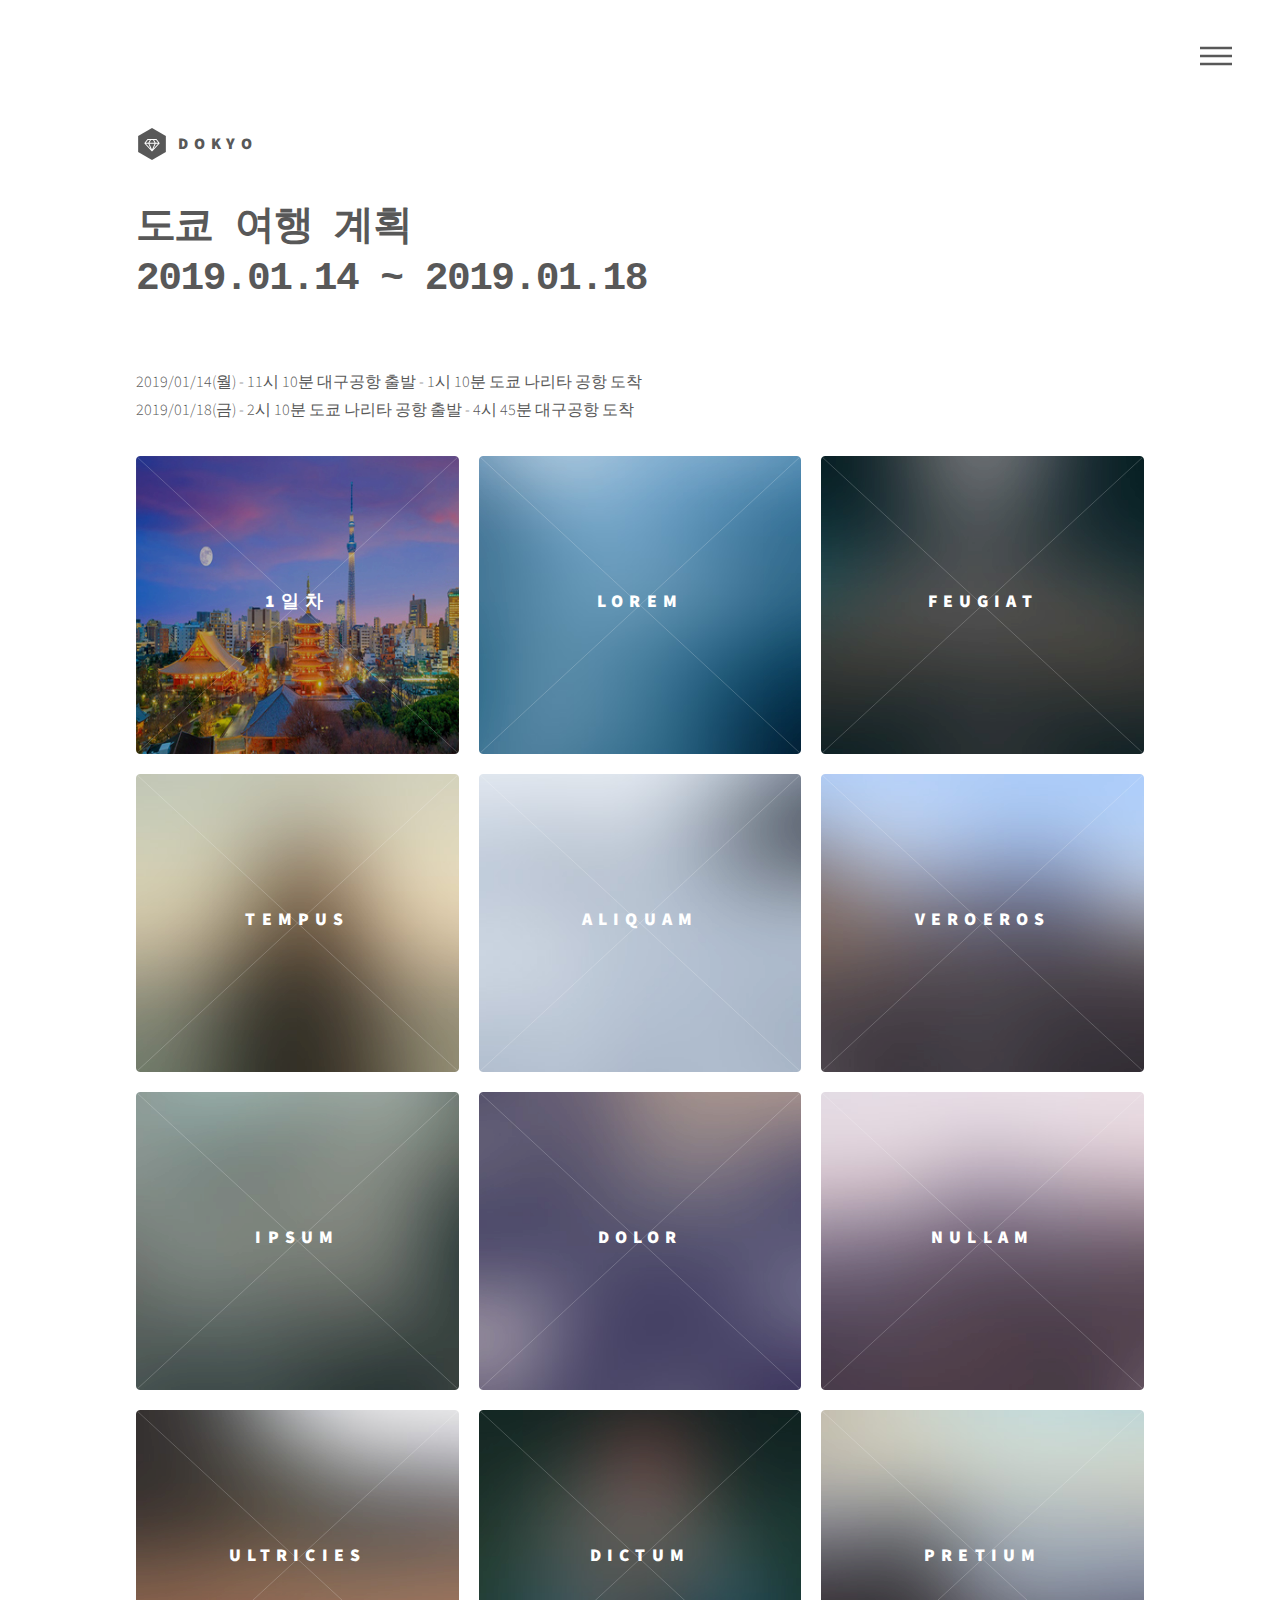
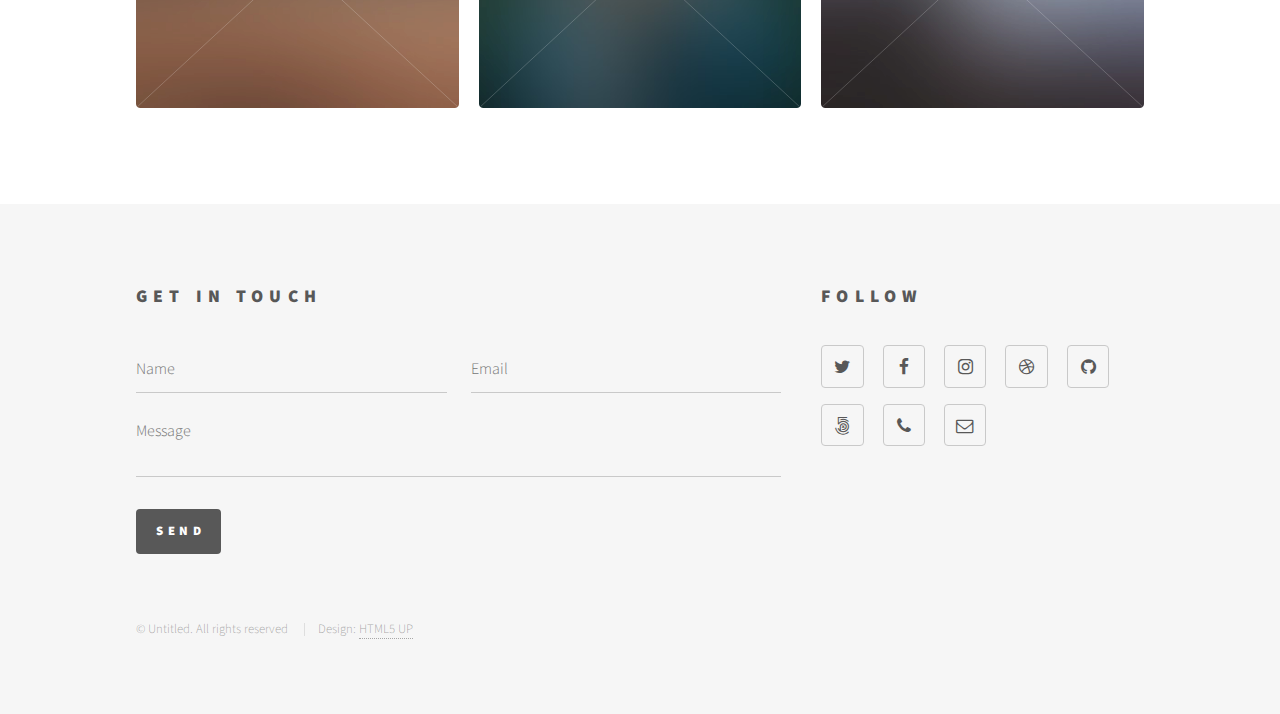
==== commit 725f5522: "Add files via upload" ====
--- a/index.html
+++ b/index.html
@@ -53,20 +53,26 @@
             <div class="inner">
                 <header>
                     <h1>
-                        도쿄 여행 계획<br />
-                        2019.01.14 ~ 2019.01.18
+
+                        <pre>
+도쿄 여행 계획
+2019.01.14 ~ 2019.01.18
+</pre>
                     </h1>
-                    <p>Etiam quis viverra lorem, in semper lorem. Sed nisl arcu euismod sit amet nisi euismod sed cursus arcu elementum ipsum arcu vivamus quis venenatis orci lorem ipsum et magna feugiat veroeros aliquam. Lorem ipsum dolor sit amet nullam dolore.</p>
+                    <p>
+                        2019/01/14(월) - 11시 10분 대구공항 출발 - 1시 10분 도쿄 나리타 공항 도착<br />
+                        2019/01/18(금) - 2시 10분 도쿄 나리타 공항 출발 - 4시 45분 대구공항 도착
+                    </p>
                 </header>
                 <section class="tiles">
                     <article class="style1">
                         <span class="image">
-                            <img src="images/pic01.jpg" alt="" />
-                        </span>
-                        <a href="generic.html">
-                            <h2>Magna</h2>
-                            <div class="content">
-                                <p>Sed nisl arcu euismod sit amet nisi lorem etiam dolor veroeros et feugiat.</p>
+                            <img src="images/Day1.jpg" alt="" />
+                        </span>
+                        <a href="generic.html">
+                            <h2>1일차</h2>
+                            <div class="content">
+                                <p>시부야, 롯폰기 힐즈</p>
                             </div>
                         </a>
                     </article>
--- a/assets/css/main.css
+++ b/assets/css/main.css
@@ -2685,27 +2685,27 @@
 					}
 
 			.tiles article.style1 > .image:before {
-				background-color: #f2849e;
+				background-color: 0;
 			}
 
 			.tiles article.style2 > .image:before {
-				background-color: #7ecaf6;
+				background-color: 0;
 			}
 
 			.tiles article.style3 > .image:before {
-				background-color: #7bd0c1;
+				background-color: 0;
 			}
 
 			.tiles article.style4 > .image:before {
-				background-color: #c75b9b;
+				background-color: 0;
 			}
 
 			.tiles article.style5 > .image:before {
-				background-color: #ae85ca;
+				background-color: 0;
 			}
 
 			.tiles article.style6 > .image:before {
-				background-color: #8499e7;
+				background-color: 0;
 			}
 
 			body:not(.is-touch) .tiles article:hover > .image {
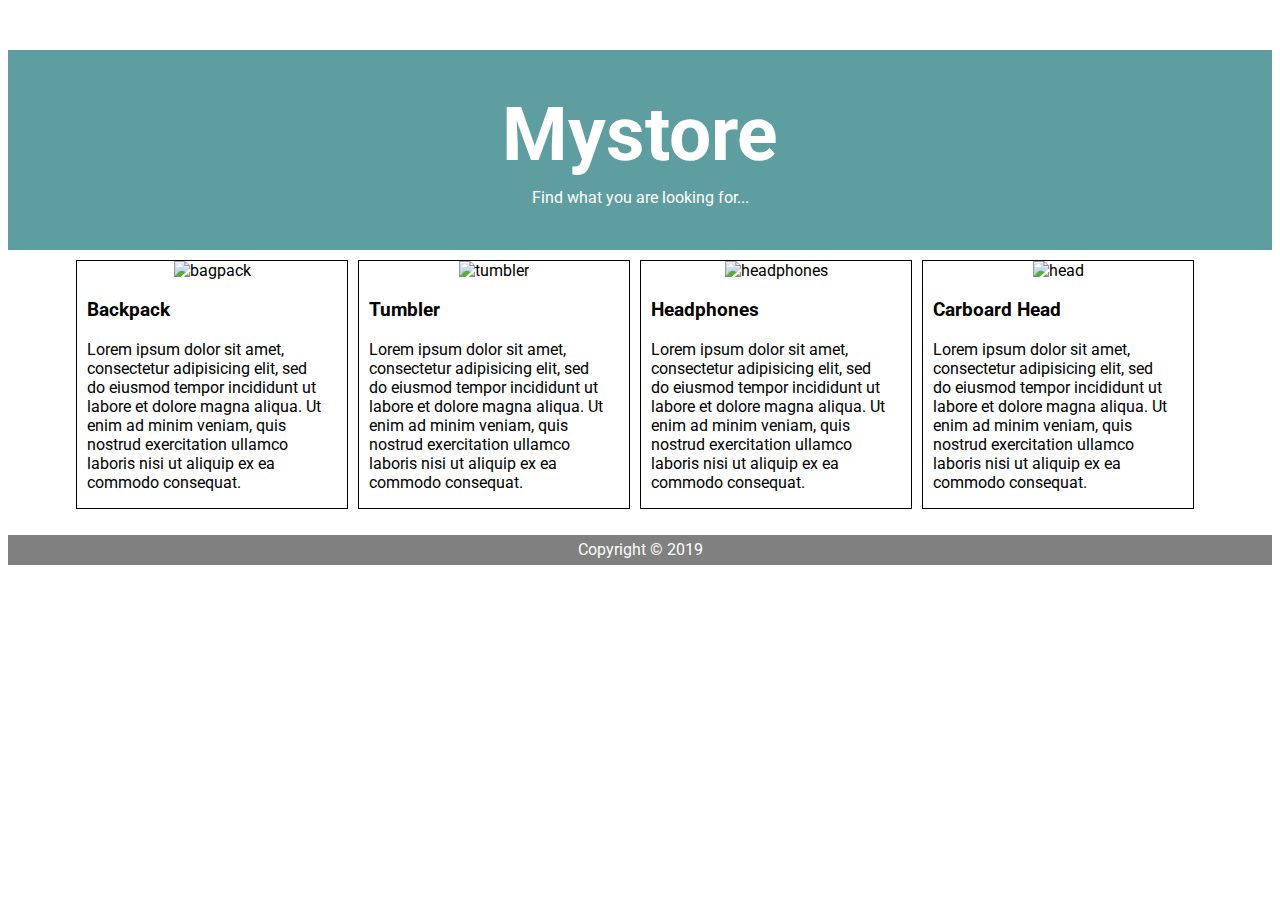
==== commit 4b3b28f6: "Rename main.html to index.html" ====
--- a/index.html
+++ b/index.html
@@ -1,256 +1,53 @@
-﻿
-<!DOCTYPE HTML>
-<!--
-    Phantom by HTML5 UP
-    html5up.net | @ajlkn
-    Free for personal and commercial use under the CCA 3.0 license (html5up.net/license)
--->
-<html>
-<head>
-    <title>Phantom by HTML5 UP</title>
-    <meta charset="utf-8" />
-    <meta name="viewport" content="width=device-width, initial-scale=1, user-scalable=no" />
-    <link rel="stylesheet" href="assets/css/main.css" />
-    <noscript><link rel="stylesheet" href="assets/css/noscript.css" /></noscript>
-</head>
-<body class="is-preload">
-    <!-- Wrapper -->
-    <div id="wrapper">
-
-        <!-- Header -->
-        <header id="header">
-            <div class="inner">
-
-                <!-- Logo -->
-                <a href="index.html" class="logo">
-                    <span class="symbol"><img src="images/logo.svg" alt="" /></span><span class="title">DOKYO</span>
-                </a>
-
-                <!-- Nav -->
-                <nav>
-                    <ul>
-                        <li><a href="#menu">Menu</a></li>
-                    </ul>
-                </nav>
-
-            </div>
-        </header>
-
-        <!-- Menu -->
-        <nav id="menu">
-            <h2>Menu</h2>
-            <ul>
-                <li><a href="index.html">Home</a></li>
-                <li><a href="generic.html">Ipsum veroeros</a></li>
-                <li><a href="generic.html">Tempus etiam</a></li>
-                <li><a href="generic.html">Consequat dolor</a></li>
-                <li><a href="elements.html">Elements</a></li>
-            </ul>
-        </nav>
-
-        <!-- Main -->
-        <div id="main">
-            <div class="inner">
-                <header>
-                    <h1>
-
-                        <pre>
-도쿄 여행 계획
-2019.01.14 ~ 2019.01.18
-</pre>
-                    </h1>
-                    <p>
-                        2019/01/14(월) - 11시 10분 대구공항 출발 - 1시 10분 도쿄 나리타 공항 도착<br />
-                        2019/01/18(금) - 2시 10분 도쿄 나리타 공항 출발 - 4시 45분 대구공항 도착
-                    </p>
-                </header>
-                <section class="tiles">
-                    <article class="style1">
-                        <span class="image">
-                            <img src="images/Day1.jpg" alt="" />
-                        </span>
-                        <a href="generic.html">
-                            <h2>1일차</h2>
-                            <div class="content">
-                                <p>시부야, 롯폰기 힐즈</p>
-                            </div>
-                        </a>
-                    </article>
-                    <article class="style2">
-                        <span class="image">
-                            <img src="images/pic02.jpg" alt="" />
-                        </span>
-                        <a href="generic.html">
-                            <h2>Lorem</h2>
-                            <div class="content">
-                                <p>Sed nisl arcu euismod sit amet nisi lorem etiam dolor veroeros et feugiat.</p>
-                            </div>
-                        </a>
-                    </article>
-                    <article class="style3">
-                        <span class="image">
-                            <img src="images/pic03.jpg" alt="" />
-                        </span>
-                        <a href="generic.html">
-                            <h2>Feugiat</h2>
-                            <div class="content">
-                                <p>Sed nisl arcu euismod sit amet nisi lorem etiam dolor veroeros et feugiat.</p>
-                            </div>
-                        </a>
-                    </article>
-                    <article class="style4">
-                        <span class="image">
-                            <img src="images/pic04.jpg" alt="" />
-                        </span>
-                        <a href="generic.html">
-                            <h2>Tempus</h2>
-                            <div class="content">
-                                <p>Sed nisl arcu euismod sit amet nisi lorem etiam dolor veroeros et feugiat.</p>
-                            </div>
-                        </a>
-                    </article>
-                    <article class="style5">
-                        <span class="image">
-                            <img src="images/pic05.jpg" alt="" />
-                        </span>
-                        <a href="generic.html">
-                            <h2>Aliquam</h2>
-                            <div class="content">
-                                <p>Sed nisl arcu euismod sit amet nisi lorem etiam dolor veroeros et feugiat.</p>
-                            </div>
-                        </a>
-                    </article>
-                    <article class="style6">
-                        <span class="image">
-                            <img src="images/pic06.jpg" alt="" />
-                        </span>
-                        <a href="generic.html">
-                            <h2>Veroeros</h2>
-                            <div class="content">
-                                <p>Sed nisl arcu euismod sit amet nisi lorem etiam dolor veroeros et feugiat.</p>
-                            </div>
-                        </a>
-                    </article>
-                    <article class="style2">
-                        <span class="image">
-                            <img src="images/pic07.jpg" alt="" />
-                        </span>
-                        <a href="generic.html">
-                            <h2>Ipsum</h2>
-                            <div class="content">
-                                <p>Sed nisl arcu euismod sit amet nisi lorem etiam dolor veroeros et feugiat.</p>
-                            </div>
-                        </a>
-                    </article>
-                    <article class="style3">
-                        <span class="image">
-                            <img src="images/pic08.jpg" alt="" />
-                        </span>
-                        <a href="generic.html">
-                            <h2>Dolor</h2>
-                            <div class="content">
-                                <p>Sed nisl arcu euismod sit amet nisi lorem etiam dolor veroeros et feugiat.</p>
-                            </div>
-                        </a>
-                    </article>
-                    <article class="style1">
-                        <span class="image">
-                            <img src="images/pic09.jpg" alt="" />
-                        </span>
-                        <a href="generic.html">
-                            <h2>Nullam</h2>
-                            <div class="content">
-                                <p>Sed nisl arcu euismod sit amet nisi lorem etiam dolor veroeros et feugiat.</p>
-                            </div>
-                        </a>
-                    </article>
-                    <article class="style5">
-                        <span class="image">
-                            <img src="images/pic10.jpg" alt="" />
-                        </span>
-                        <a href="generic.html">
-                            <h2>Ultricies</h2>
-                            <div class="content">
-                                <p>Sed nisl arcu euismod sit amet nisi lorem etiam dolor veroeros et feugiat.</p>
-                            </div>
-                        </a>
-                    </article>
-                    <article class="style6">
-                        <span class="image">
-                            <img src="images/pic11.jpg" alt="" />
-                        </span>
-                        <a href="generic.html">
-                            <h2>Dictum</h2>
-                            <div class="content">
-                                <p>Sed nisl arcu euismod sit amet nisi lorem etiam dolor veroeros et feugiat.</p>
-                            </div>
-                        </a>
-                    </article>
-                    <article class="style4">
-                        <span class="image">
-                            <img src="images/pic12.jpg" alt="" />
-                        </span>
-                        <a href="generic.html">
-                            <h2>Pretium</h2>
-                            <div class="content">
-                                <p>Sed nisl arcu euismod sit amet nisi lorem etiam dolor veroeros et feugiat.</p>
-                            </div>
-                        </a>
-                    </article>
-                </section>
-            </div>
-        </div>
-
-        <!-- Footer -->
-        <footer id="footer">
-            <div class="inner">
-                <section>
-                    <h2>Get in touch</h2>
-                    <form method="post" action="#">
-                        <div class="fields">
-                            <div class="field half">
-                                <input type="text" name="name" id="name" placeholder="Name" />
-                            </div>
-                            <div class="field half">
-                                <input type="email" name="email" id="email" placeholder="Email" />
-                            </div>
-                            <div class="field">
-                                <textarea name="message" id="message" placeholder="Message"></textarea>
-                            </div>
-                        </div>
-                        <ul class="actions">
-                            <li><input type="submit" value="Send" class="primary" /></li>
-                        </ul>
-                    </form>
-                </section>
-                <section>
-                    <h2>Follow</h2>
-                    <ul class="icons">
-                        <li><a href="#" class="icon style2 fa-twitter"><span class="label">Twitter</span></a></li>
-                        <li><a href="#" class="icon style2 fa-facebook"><span class="label">Facebook</span></a></li>
-                        <li><a href="#" class="icon style2 fa-instagram"><span class="label">Instagram</span></a></li>
-                        <li><a href="#" class="icon style2 fa-dribbble"><span class="label">Dribbble</span></a></li>
-                        <li><a href="#" class="icon style2 fa-github"><span class="label">GitHub</span></a></li>
-                        <li><a href="#" class="icon style2 fa-500px"><span class="label">500px</span></a></li>
-                        <li><a href="#" class="icon style2 fa-phone"><span class="label">Phone</span></a></li>
-                        <li><a href="#" class="icon style2 fa-envelope-o"><span class="label">Email</span></a></li>
-                    </ul>
-                </section>
-                <ul class="copyright">
-                    <li>&copy; Untitled. All rights reserved</li>
-                    <li>Design: <a href="http://html5up.net">HTML5 UP</a></li>
-                </ul>
-            </div>
-        </footer>
-
-    </div>
-
-    <!-- Scripts -->
-    <script src="assets/js/jquery.min.js"></script>
-    <script src="assets/js/browser.min.js"></script>
-    <script src="assets/js/breakpoints.min.js"></script>
-    <script src="assets/js/util.js"></script>
-    <script src="assets/js/main.js"></script>
-
-</body>
-</html>+﻿<!DOCTYPE html>
+<html lang="en">
+  <head>
+    <!-- Required meta tags -->
+    <meta charset="utf-8">
+    <meta name="viewport" content="width=device-width, initial-scale=1, shrink-to-fit=no">
+    <link rel="stylesheet" href="style.css">
+      <script>
+          /* */
+      </script>
+  </head>
+  <body>
+
+    <div class="banner">
+        <div class="container">
+            <h1>Mystore</h1>
+            <p>Find what you are looking for...</p>
+        </div>
+    </div>
+
+    <div class="container">
+      <!-- cards -->
+      <div class="cards">
+          <div class="card">
+            <img src="img/bagpack.jpg" alt="bagpack" class="class-img-top img-fluid">
+            <h3 class="card-title">Backpack</h3>
+            <p >Lorem ipsum dolor sit amet, consectetur adipisicing elit, sed do eiusmod tempor incididunt ut labore et dolore magna aliqua. Ut enim ad minim veniam, quis nostrud exercitation ullamco laboris nisi ut aliquip ex ea commodo consequat.</p>
+          </div>
+
+          <div class="card">
+            <img src="img/tumbler.jpg" alt="tumbler" class="class-img-top img-fluid">
+            <h3 class="card-title">Tumbler</h3>
+            <p >Lorem ipsum dolor sit amet, consectetur adipisicing elit, sed do eiusmod tempor incididunt ut labore et dolore magna aliqua. Ut enim ad minim veniam, quis nostrud exercitation ullamco laboris nisi ut aliquip ex ea commodo consequat.</p>
+          </div>
+
+          <div class="card">
+            <img src="img/headphones.jpg" alt="headphones" class="class-img-top img-fluid">
+            <h3 class="card-title">Headphones</h3>
+            <p >Lorem ipsum dolor sit amet, consectetur adipisicing elit, sed do eiusmod tempor incididunt ut labore et dolore magna aliqua. Ut enim ad minim veniam, quis nostrud exercitation ullamco laboris nisi ut aliquip ex ea commodo consequat.</p>
+          </div>
+
+          <div class="card">
+            <img src="img/head.jpg" alt="head" class="class-img-top img-fluid">
+            <h3 class="card-title">Carboard Head</h3>
+            <p >Lorem ipsum dolor sit amet, consectetur adipisicing elit, sed do eiusmod tempor incididunt ut labore et dolore magna aliqua. Ut enim ad minim veniam, quis nostrud exercitation ullamco laboris nisi ut aliquip ex ea commodo consequat.</p>
+          </div>
+      </div>
+    </div>
+    <footer>
+      <p>Copyright &copy; 2019</p>
+    </footer>
+  </body>
+</html>
--- a/style.css
+++ b/style.css
@@ -0,0 +1,71 @@
+@import url('https://fonts.googleapis.com/css?family=Roboto&display=swap');
+
+html {
+    font-family: 'Roboto', sans-serif;
+}
+
+.cards{
+    display:flex;
+    flex-flow:wrap;
+    justify-content:center;
+    
+}
+
+.card {
+    width: 270px;
+    border: 1px solid black;
+    margin-right: 10px;
+    margin-bottom:10px;
+    text-align:center;
+    flex-grow:0;
+}
+.card>h3{
+    text-align:left;
+    margin-left:10px;
+    
+}
+    .card > p {
+        text-align: left;
+        margin-left: 10px;
+        margin-right: 20px;
+    }
+
+img{
+    width:200px;
+    
+}
+
+.banner{
+
+    background-color:cadetblue;
+    text-align:center;
+    color:white;
+    height:200px;
+    margin-bottom:10px;
+    
+}
+
+    .banner > .container > h1 {
+        position:relative;
+        top:40px;
+        font-size: 75px;
+        margin-bottom:0px;
+    }
+
+    .banner> .container >p{
+        position:relative;
+        top:40px;
+        margin-top:10px;
+    }
+
+footer {
+    height: 30px;
+    background-color: gray;
+    color: white;
+    text-align: center;
+}
+
+    footer > p {
+        position:relative;
+        top:5px;
+    }
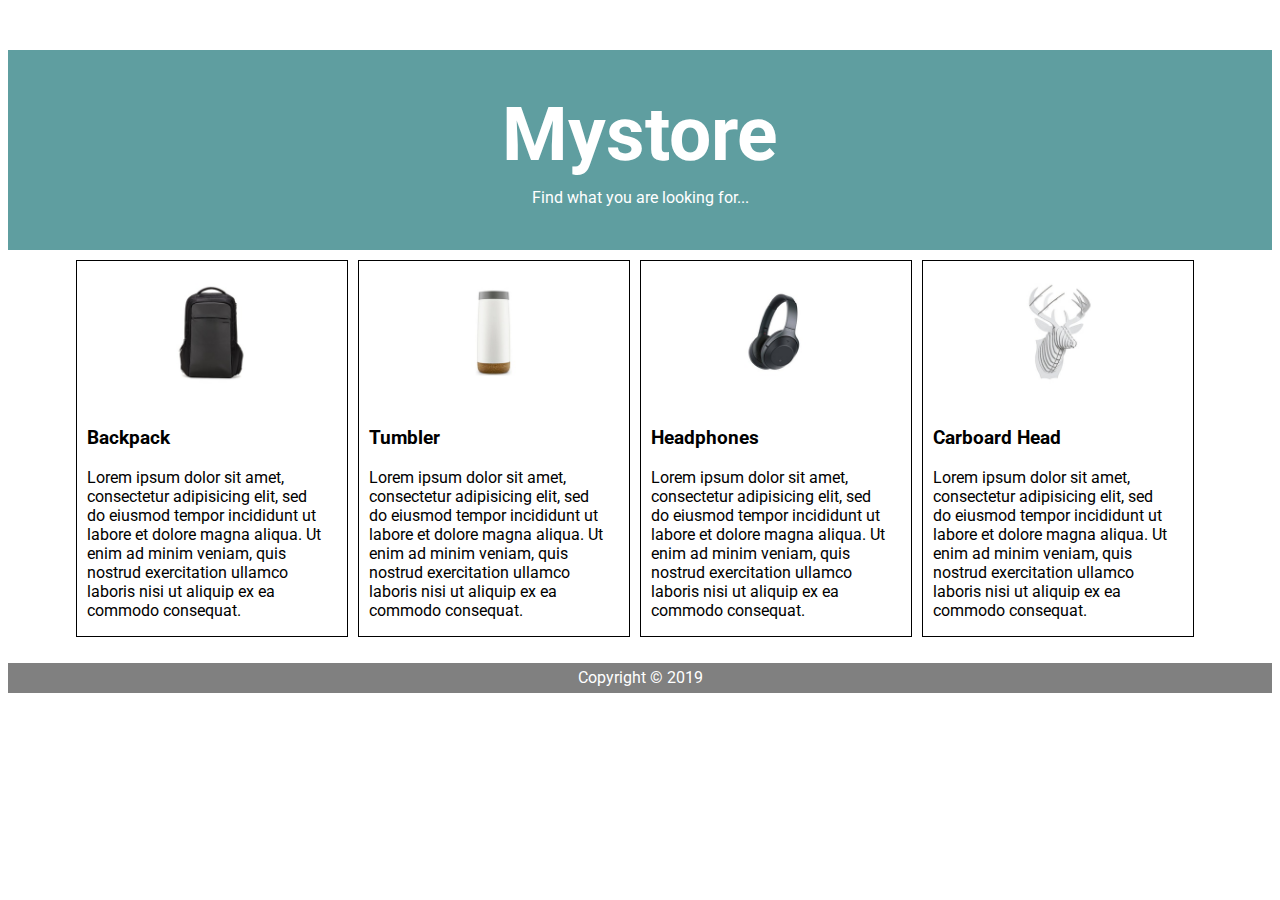
==== commit 9e584c32: "Update and rename Index.html to index.html" ====
--- a/index.html
+++ b/index.html
@@ -22,25 +22,25 @@
       <!-- cards -->
       <div class="cards">
           <div class="card">
-            <img src="img/bagpack.jpg" alt="bagpack" class="class-img-top img-fluid">
+            <img src="images/bagpack.jpg" alt="bagpack" class="class-img-top img-fluid">
             <h3 class="card-title">Backpack</h3>
             <p >Lorem ipsum dolor sit amet, consectetur adipisicing elit, sed do eiusmod tempor incididunt ut labore et dolore magna aliqua. Ut enim ad minim veniam, quis nostrud exercitation ullamco laboris nisi ut aliquip ex ea commodo consequat.</p>
           </div>
 
           <div class="card">
-            <img src="img/tumbler.jpg" alt="tumbler" class="class-img-top img-fluid">
+            <img src="images/tumbler.jpg" alt="tumbler" class="class-img-top img-fluid">
             <h3 class="card-title">Tumbler</h3>
             <p >Lorem ipsum dolor sit amet, consectetur adipisicing elit, sed do eiusmod tempor incididunt ut labore et dolore magna aliqua. Ut enim ad minim veniam, quis nostrud exercitation ullamco laboris nisi ut aliquip ex ea commodo consequat.</p>
           </div>
 
           <div class="card">
-            <img src="img/headphones.jpg" alt="headphones" class="class-img-top img-fluid">
+            <img src="images/headphones.jpg" alt="headphones" class="class-img-top img-fluid">
             <h3 class="card-title">Headphones</h3>
             <p >Lorem ipsum dolor sit amet, consectetur adipisicing elit, sed do eiusmod tempor incididunt ut labore et dolore magna aliqua. Ut enim ad minim veniam, quis nostrud exercitation ullamco laboris nisi ut aliquip ex ea commodo consequat.</p>
           </div>
 
           <div class="card">
-            <img src="img/head.jpg" alt="head" class="class-img-top img-fluid">
+            <img src="images/head.jpg" alt="head" class="class-img-top img-fluid">
             <h3 class="card-title">Carboard Head</h3>
             <p >Lorem ipsum dolor sit amet, consectetur adipisicing elit, sed do eiusmod tempor incididunt ut labore et dolore magna aliqua. Ut enim ad minim veniam, quis nostrud exercitation ullamco laboris nisi ut aliquip ex ea commodo consequat.</p>
           </div>
